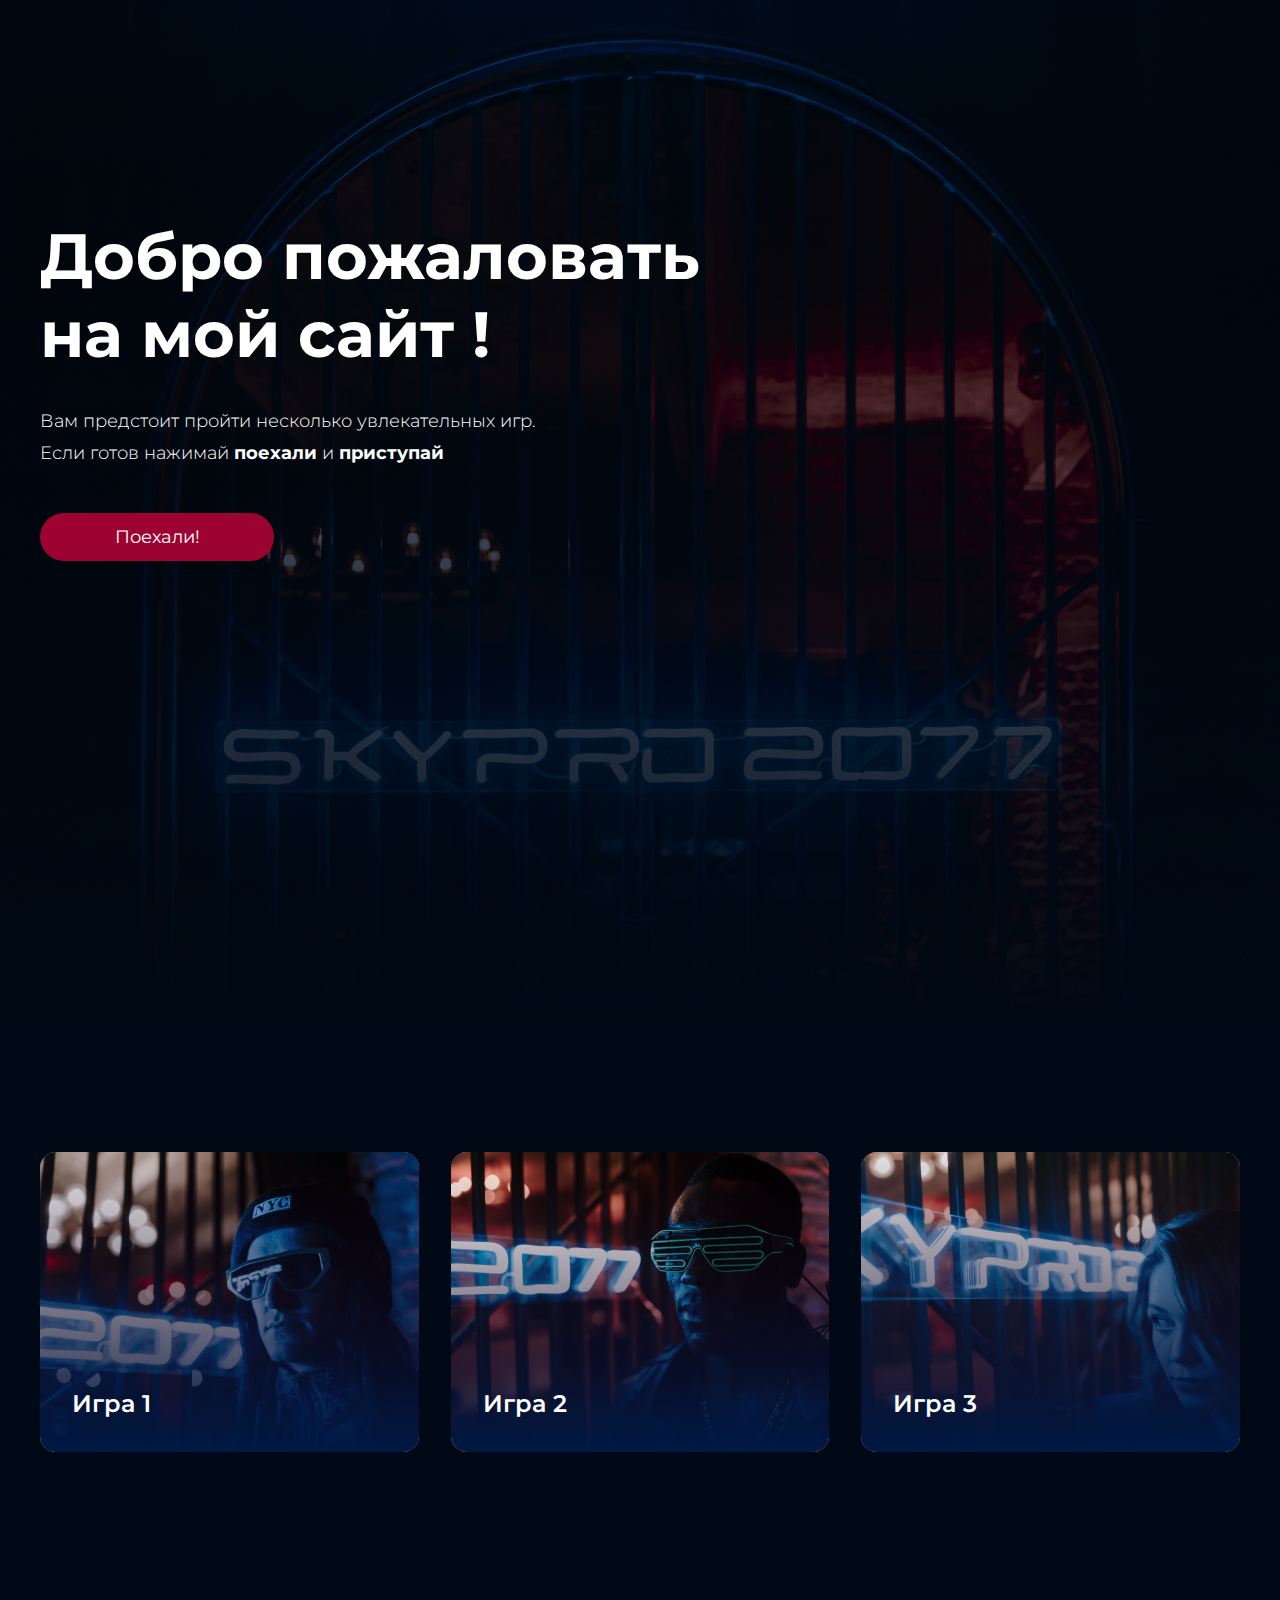
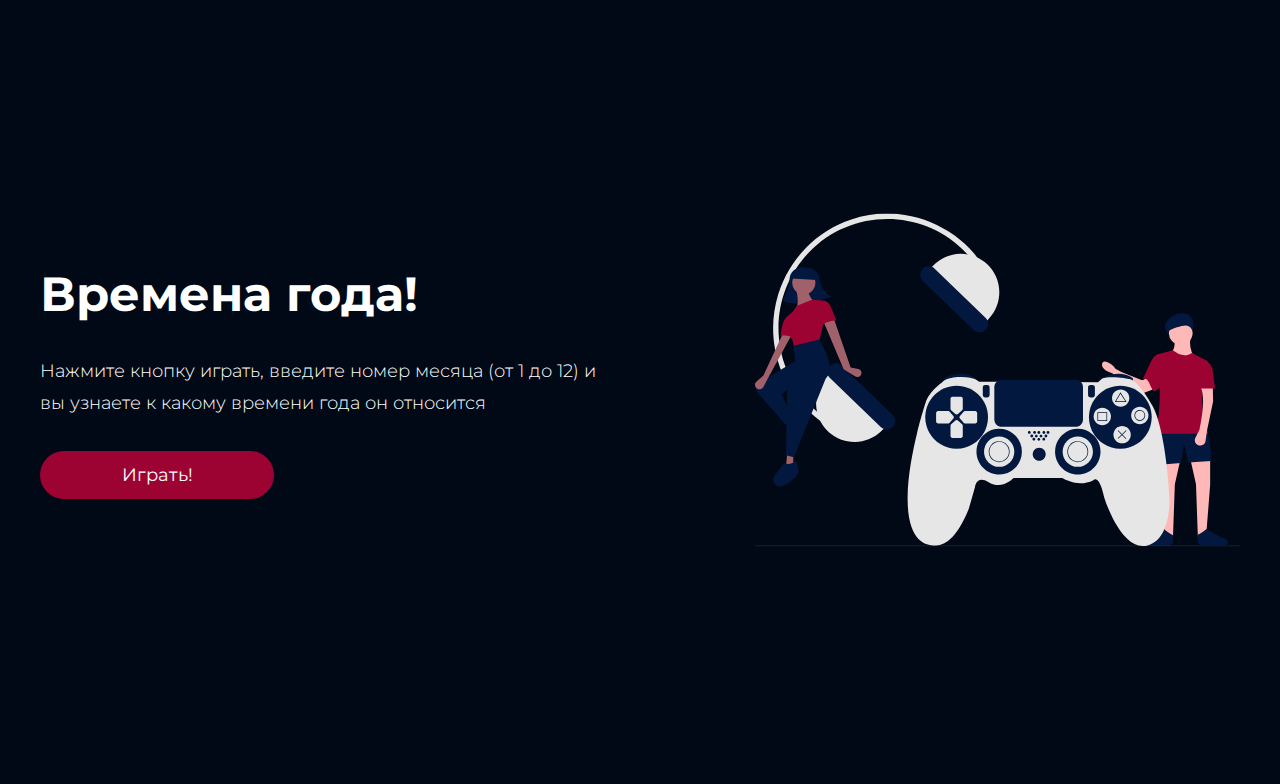
==== index.html @ e8a53bb5 "task7" ====
<!DOCTYPE html>
<html lang="ru">
  <head>
    <meta charset="UTF-8" />
    <meta http-equiv="X-UA-Compatible" content="IE=edge" />
    <meta name="viewport" content="width=device-width, initial-scale=1.0" />
    <link rel="preconnect" href="https://fonts.googleapis.com" />
    <link rel="preconnect" href="https://fonts.gstatic.com" crossorigin />
    <link
      href="https://fonts.googleapis.com/css2?family=Montserrat:wght@300;400;500;600&display=swap"
      rel="stylesheet"
    />
    <link rel="stylesheet" href="style.css" />
    <title>Homework1</title>
  </head>

  <body>
    <div class="top center">
      <header class="header">
        <h1 class="header__title">
          Добро пожаловать<br />
          на мой сайт !
        </h1>
        <p class="header__text">
          Вам предстоит пройти несколько увлекательных игр. Если готов нажимай
          <span class="header__text_bold">поехали</span> и
          <span class="header__text_bold">приступай</span>
        </p>
        <button class="header__button">Поехали!</button>
      </header>
    </div>
    <section class="games center">
      <a href="#"
        ><div class="games__item1 item">
          <div class="item-label">Игра 1</div>
        </div></a
      >
      <a href="#"
        ><div class="games__item2 item">
          <div class="item-label">Игра 2</div>
        </div></a
      >
      <a href="#"
        ><div class="games__item3 item">
          <div class="item-label">Игра 3</div>
        </div></a
      >
    </section>
    <section class="season center">
      <div class="season__container">
        <header class="header header_season">
          <h2 class="header__title_h2">Времена года!</h2>
          <p class="header__text text_season">
            Нажмите кнопку играть, введите номер месяца (от 1 до 12) и вы
            узнаете к какому времени года он относится
          </p>
          <button class="header__button" onclick="season()">Играть!</button>
        </header>
        <div class="season__img">
          <svg
            viewBox="0 0 485 334"
            fill="none"
            xmlns="http://www.w3.org/2000/svg"
          >
            <g clip-path="url(#clip0_700_26)">
              <path
                d="M416.377 139.54C423.062 146.577 430.52 147.7 438.752 142.909C435.298 137.353 434.475 131.309 435.396 124.942H419.36C420.071 130.537 419.88 135.746 416.377 139.54Z"
                fill="#FFB8B8"
              />
              <path
                d="M442.854 323.699L451.431 319.208L455.16 271.671V246.592L435.396 246.218L440.989 271.297L442.854 323.699Z"
                fill="#FFB8B8"
              />
              <path
                d="M417.992 323.699L409.415 319.208L405.686 271.671V246.592L425.45 246.218L419.856 271.297L417.992 323.699Z"
                fill="#FFB8B8"
              />
              <path
                d="M404.817 251.832L425.7 249.961L429.056 230.871L433.158 249.587L455.906 248.089C456.403 238.994 455.141 229.634 452.177 220.016L402.206 218.893L404.817 251.832Z"
                fill="#03183F"
              />
              <path
                d="M383.111 180.14L357.991 160.724C357.73 160.523 357.443 160.358 357.138 160.233L353.487 158.742C350.555 157.545 344.969 153.561 347.693 149.46C349.89 146.153 358.297 152.077 359.331 154.271C359.658 154.962 360.194 155.531 360.863 155.898L365.968 158.706C366.092 158.774 366.22 158.835 366.351 158.888L385.787 166.795C386.326 167.015 386.909 167.102 387.488 167.049C388.067 166.997 388.625 166.806 389.116 166.494L392.639 164.251C393.141 163.932 393.712 163.74 394.304 163.693C394.896 163.645 395.49 163.743 396.036 163.978C396.581 164.213 397.062 164.577 397.435 165.041C397.809 165.504 398.065 166.051 398.18 166.636L399.344 172.535C399.512 173.385 399.375 174.266 398.957 175.024C398.539 175.781 397.868 176.366 397.062 176.675L386.641 180.661C386.058 180.885 385.427 180.954 384.808 180.863C384.19 180.772 383.606 180.523 383.111 180.14Z"
                fill="#FFB8B8"
              />
              <path
                d="M387.777 165.994C394.732 164.122 394.002 173.875 399.308 178.67L409.741 170.403L403.698 141.037C402.077 141.502 400.585 142.339 399.342 143.482C398.098 144.625 397.137 146.043 396.533 147.623L387.777 165.994Z"
                fill="#9C0332"
              />
              <path
                d="M400.715 220.765H453.296C444.786 197.747 445.615 174.074 452.86 149.95C452.982 149.549 452.961 149.118 452.8 148.732C452.639 148.346 452.349 148.028 451.98 147.833L436.887 139.915C430.963 143.784 424.596 142.595 417.869 137.294L401.46 141.786C405.927 168.713 406.054 195.087 400.715 220.765Z"
                fill="#9C0332"
              />
              <path
                d="M413.862 332.491L391.95 333.423C390.996 333.464 390.06 333.149 389.324 332.539C388.587 331.928 388.102 331.066 387.96 330.118C387.818 329.161 388.036 328.184 388.574 327.381C389.111 326.577 389.928 326.003 390.865 325.773L394.582 324.858L409.19 316.36C411.354 318.609 414.334 320.511 417.977 322.131L418.02 328.106C418.028 329.235 417.599 330.323 416.824 331.141C416.048 331.959 414.986 332.443 413.862 332.491Z"
                fill="#03183F"
              />
              <path
                d="M484.783 333.5H0.176254V332.298H485L484.783 333.5Z"
                fill="#3F3D56"
                fill-opacity="0.4"
              />
              <path
                d="M446.801 332.157L468.714 333.089C469.668 333.13 470.604 332.815 471.34 332.204C472.077 331.594 472.562 330.732 472.704 329.784C472.846 328.827 472.628 327.85 472.09 327.047C471.553 326.243 470.736 325.669 469.799 325.439L466.082 324.524L451.474 316.026C449.31 318.275 446.33 320.177 442.687 321.797L442.644 327.772C442.636 328.901 443.065 329.989 443.84 330.807C444.616 331.625 445.677 332.109 446.801 332.157Z"
                fill="#03183F"
              />
              <path
                d="M425.7 131.68C432.291 131.68 437.633 126.317 437.633 119.702C437.633 113.087 432.291 107.724 425.7 107.724C419.109 107.724 413.767 113.087 413.767 119.702C413.767 126.317 419.109 131.68 425.7 131.68Z"
                fill="#FFB8B8"
              />
              <path
                d="M444.346 217.022L440.403 224.716C440.056 225.395 439.855 226.14 439.814 226.903C439.774 227.665 439.895 228.428 440.169 229.14C440.443 229.852 440.864 230.498 441.404 231.036C441.945 231.573 442.592 231.989 443.305 232.257C444.058 232.541 444.866 232.652 445.668 232.581C446.47 232.511 447.246 232.261 447.939 231.85C448.633 231.438 449.225 230.877 449.674 230.206C450.122 229.535 450.416 228.771 450.532 227.972L452.177 216.648L458.144 188.2L457.771 173.977H445.838C449.908 184.556 447.889 200.16 444.346 217.022Z"
                fill="#FFB8B8"
              />
              <path
                d="M443.973 175.474H460.008L457.681 157.822C457.365 155.428 456.457 153.152 455.04 151.201C453.622 149.25 451.741 147.686 449.567 146.652L443.973 175.474Z"
                fill="#9C0332"
              />
              <path
                d="M438.387 113.104C438.625 111.504 438.525 109.872 438.093 108.313C437.661 106.755 436.906 105.305 435.879 104.058C433.843 101.64 430.43 99.6609 424.768 100.595C412.415 102.632 408.853 112.954 410.063 115.55C411.273 118.146 414.983 124.164 414.983 124.164C414.983 124.164 412.26 118.207 415.215 116.994C418.17 115.782 429.605 111.005 433.597 113.157C434.726 113.726 435.686 114.586 436.377 115.649C437.068 116.711 437.466 117.939 437.531 119.206L438.387 113.104Z"
                fill="#03183F"
              />
              <path
                d="M234.139 63.2548L229.341 65.6983C223.815 54.776 216.493 44.867 207.685 36.3878C164.426 -5.35464 95.3993 -3.98991 53.812 39.43C12.2248 82.8499 13.5844 152.134 56.8429 193.877C65.0762 201.838 74.5085 208.445 84.7924 213.457L82.4453 218.316C66.1449 210.372 51.9618 198.649 41.0677 184.115C30.1737 169.581 22.8815 152.653 19.7936 134.731C16.7058 116.809 17.9109 98.4071 23.3094 81.045C28.708 63.6829 38.145 47.8594 50.8407 34.8818C63.5364 21.9042 79.1264 12.1451 96.3226 6.41078C113.519 0.676456 131.828 -0.868477 149.736 1.90363C167.645 4.67573 184.64 11.6853 199.316 22.3532C213.992 33.0211 225.928 47.041 234.139 63.2548Z"
                fill="#E6E6E6"
              />
              <path
                d="M71.8174 163.721C64.7602 171.089 60.9081 180.97 61.1087 191.189C61.3092 201.407 65.5459 211.128 72.8867 218.211C80.2275 225.295 90.0711 229.161 100.252 228.96C110.433 228.759 120.117 224.506 127.174 217.138L133.784 210.237L78.4273 156.82L71.8174 163.721Z"
                fill="#E6E6E6"
              />
              <path
                d="M74.7183 152.9C73.1474 154.544 72.2903 156.746 72.335 159.024C72.3797 161.301 73.3225 163.467 74.9566 165.048L125.73 214.042C127.366 215.621 129.561 216.483 131.831 216.438C134.1 216.393 136.259 215.445 137.832 213.802C139.406 212.16 140.264 209.957 140.22 207.679C140.175 205.401 139.23 203.234 137.594 201.655L86.8206 152.661C85.1829 151.084 82.989 150.224 80.7201 150.269C78.4513 150.314 76.2928 151.26 74.7183 152.9Z"
                fill="#03183F"
              />
              <path
                d="M227.001 112.912L233.611 106.011C240.668 98.6427 244.52 88.7624 244.32 78.5435C244.119 68.3246 239.883 58.6042 232.542 51.5206C228.907 48.0132 224.619 45.2588 219.924 43.4145C215.229 41.5703 210.218 40.6723 205.176 40.772C194.996 40.9733 185.311 45.2258 178.254 52.5939L171.644 59.4952L227.001 112.912Z"
                fill="#E6E6E6"
              />
              <path
                d="M167.596 55.9295C166.025 57.5734 165.168 59.7755 165.213 62.0528C165.258 64.3301 166.2 66.4966 167.835 68.0771L218.608 117.071C220.245 118.648 222.438 119.509 224.707 119.463C226.976 119.417 229.133 118.469 230.706 116.827C232.278 115.186 233.137 112.984 233.093 110.707C233.049 108.43 232.106 106.264 230.472 104.684L179.699 55.6903C178.061 54.1135 175.867 53.2533 173.598 53.2981C171.329 53.343 169.171 54.2893 167.596 55.9295Z"
                fill="#03183F"
              />
              <path
                d="M189.014 169.153V165.173C189.014 165.173 206.32 155.402 220.381 165.173V168.791L189.014 169.153Z"
                fill="#03183F"
              />
              <path
                d="M346.569 169.153V165.173C346.569 165.173 363.875 155.402 377.936 165.173V168.791L346.569 169.153Z"
                fill="#03183F"
              />
              <path
                d="M240.932 168.792H223.986C223.986 168.792 219.66 163.725 205.239 164.087C190.817 164.449 187.933 168.792 187.933 168.792C187.933 168.792 173.692 178.381 170.447 190.324C170.447 190.324 152.961 242.977 152.6 284.232C152.24 325.487 168.103 331.277 176.396 332.362C184.688 333.448 199.47 332.001 213.891 295.45L220.021 274.099C220.021 274.099 221.102 261.433 234.082 269.395C247.061 277.356 258.598 265.052 258.598 265.052H307.271C307.271 265.052 323.495 275.185 338.277 267.224C338.277 267.224 344.045 259.624 349.453 285.318C349.453 285.318 366.038 338.153 391.636 332.724C417.234 327.296 414.35 283.146 414.35 283.146C414.35 283.146 410.925 215.655 396.864 191.771C396.864 191.771 383.344 166.982 374.33 165.896C374.33 165.896 354.861 162.278 347.29 165.535L342.964 169.153L240.932 168.792Z"
                fill="#E6E6E6"
              />
              <path
                d="M201.633 235.74C218.957 235.74 233 221.644 233 204.256C233 186.868 218.957 172.772 201.633 172.772C184.31 172.772 170.266 186.868 170.266 204.256C170.266 221.644 184.31 235.74 201.633 235.74Z"
                fill="#03183F"
              />
              <path
                d="M365.317 235.74C382.64 235.74 396.684 221.644 396.684 204.256C396.684 186.868 382.64 172.772 365.317 172.772C347.994 172.772 333.95 186.868 333.95 204.256C333.95 221.644 347.994 235.74 365.317 235.74Z"
                fill="#03183F"
              />
              <path
                d="M207.099 197.235L202.917 200.948C202.563 201.261 202.107 201.434 201.635 201.434C201.163 201.434 200.707 201.261 200.353 200.948L196.164 197.235C195.959 197.054 195.795 196.832 195.682 196.582C195.568 196.333 195.509 196.062 195.508 195.788V185.572C195.509 185.056 195.713 184.562 196.077 184.198C196.441 183.833 196.934 183.629 197.447 183.629H205.83C206.343 183.628 206.836 183.832 207.2 184.195C207.564 184.559 207.769 185.053 207.77 185.568V195.781C207.767 196.057 207.706 196.33 207.591 196.581C207.475 196.832 207.307 197.055 207.099 197.235Z"
                fill="#E6E6E6"
              />
              <path
                d="M207.099 211.273L202.917 207.564C202.563 207.251 202.107 207.078 201.635 207.078C201.163 207.078 200.707 207.251 200.353 207.564L196.164 211.277C195.959 211.458 195.795 211.68 195.682 211.93C195.568 212.179 195.509 212.45 195.508 212.724V222.929C195.507 223.445 195.71 223.939 196.072 224.304C196.435 224.669 196.927 224.875 197.44 224.876H205.83C206.343 224.877 206.836 224.673 207.2 224.309C207.564 223.946 207.769 223.452 207.77 222.936V212.728C207.767 212.451 207.706 212.179 207.591 211.928C207.475 211.677 207.307 211.454 207.099 211.273Z"
                fill="#E6E6E6"
              />
              <path
                d="M194.642 209.749L198.341 205.544C198.653 205.189 198.825 204.731 198.825 204.258C198.825 203.784 198.653 203.327 198.341 202.971L194.642 198.766C194.462 198.561 194.24 198.396 193.991 198.282C193.743 198.169 193.473 198.109 193.2 198.108H183.033C182.519 198.109 182.027 198.314 181.664 198.679C181.301 199.044 181.097 199.539 181.097 200.055V208.468C181.096 208.984 181.299 209.478 181.661 209.843C182.024 210.209 182.516 210.414 183.029 210.415H193.204C193.477 210.412 193.746 210.351 193.994 210.237C194.242 210.122 194.463 209.956 194.642 209.749Z"
                fill="#E6E6E6"
              />
              <path
                d="M208.628 209.749L204.936 205.541C204.623 205.186 204.451 204.728 204.451 204.254C204.451 203.78 204.623 203.323 204.936 202.968L208.635 198.763C208.815 198.557 209.037 198.392 209.286 198.278C209.534 198.165 209.804 198.106 210.077 198.104H220.244C220.758 198.103 221.25 198.307 221.614 198.671C221.978 199.034 222.183 199.528 222.184 200.044V208.465C222.185 208.98 221.982 209.475 221.619 209.84C221.257 210.205 220.765 210.411 220.251 210.412H210.081C209.805 210.411 209.534 210.352 209.283 210.238C209.032 210.124 208.809 209.957 208.628 209.749Z"
                fill="#E6E6E6"
              />
              <path
                d="M244.177 261.433C256.721 261.433 266.89 251.226 266.89 238.635C266.89 226.044 256.721 215.836 244.177 215.836C231.632 215.836 221.463 226.044 221.463 238.635C221.463 251.226 231.632 261.433 244.177 261.433Z"
                fill="#03183F"
              />
              <path
                d="M322.774 261.433C335.318 261.433 345.488 251.226 345.488 238.635C345.488 226.044 335.318 215.836 322.774 215.836C310.229 215.836 300.06 226.044 300.06 238.635C300.06 251.226 310.229 261.433 322.774 261.433Z"
                fill="#03183F"
              />
              <path
                d="M244.177 253.834C252.54 253.834 259.319 247.029 259.319 238.635C259.319 230.241 252.54 223.436 244.177 223.436C235.814 223.436 229.034 230.241 229.034 238.635C229.034 247.029 235.814 253.834 244.177 253.834Z"
                fill="#E6E6E6"
              />
              <path
                d="M244.177 249.129C242.109 249.129 240.087 248.514 238.368 247.361C236.648 246.208 235.308 244.569 234.517 242.651C233.726 240.733 233.519 238.623 233.922 236.587C234.325 234.552 235.321 232.682 236.783 231.214C238.246 229.746 240.109 228.747 242.137 228.342C244.165 227.937 246.267 228.145 248.178 228.939C250.088 229.733 251.721 231.078 252.87 232.804C254.019 234.53 254.632 236.559 254.632 238.635C254.629 241.417 253.526 244.085 251.566 246.052C249.606 248.02 246.949 249.126 244.177 249.129ZM244.177 228.864C242.251 228.864 240.369 229.437 238.768 230.511C237.168 231.584 235.92 233.11 235.183 234.896C234.446 236.681 234.254 238.646 234.629 240.541C235.005 242.436 235.932 244.177 237.293 245.544C238.655 246.91 240.389 247.841 242.278 248.218C244.166 248.595 246.123 248.401 247.902 247.662C249.681 246.922 251.201 245.67 252.271 244.063C253.34 242.456 253.911 240.567 253.911 238.635C253.908 236.044 252.882 233.561 251.057 231.729C249.232 229.897 246.758 228.867 244.177 228.864Z"
                fill="#03183F"
              />
              <path
                d="M322.774 253.834C331.137 253.834 337.916 247.029 337.916 238.635C337.916 230.241 331.137 223.436 322.774 223.436C314.411 223.436 307.631 230.241 307.631 238.635C307.631 247.029 314.411 253.834 322.774 253.834Z"
                fill="#E6E6E6"
              />
              <path
                d="M322.774 249.129C320.706 249.129 318.684 248.514 316.965 247.361C315.246 246.208 313.905 244.569 313.114 242.651C312.323 240.733 312.116 238.623 312.519 236.587C312.923 234.552 313.918 232.682 315.381 231.214C316.843 229.746 318.706 228.747 320.734 228.342C322.762 227.937 324.864 228.145 326.775 228.939C328.685 229.733 330.318 231.078 331.467 232.804C332.616 234.53 333.229 236.559 333.229 238.635C333.226 241.417 332.124 244.085 330.163 246.052C328.203 248.019 325.546 249.126 322.774 249.129ZM322.774 228.864C320.848 228.864 318.966 229.437 317.366 230.511C315.765 231.584 314.517 233.11 313.78 234.896C313.043 236.681 312.851 238.646 313.226 240.541C313.602 242.436 314.529 244.177 315.89 245.544C317.252 246.91 318.986 247.841 320.875 248.218C322.763 248.595 324.72 248.401 326.499 247.662C328.278 246.922 329.798 245.67 330.868 244.063C331.937 242.456 332.508 240.567 332.508 238.635C332.505 236.044 331.479 233.561 329.654 231.729C327.829 229.897 325.355 228.867 322.774 228.864Z"
                fill="#03183F"
              />
              <path
                d="M284.196 247.682C287.78 247.682 290.686 244.765 290.686 241.168C290.686 237.57 287.78 234.654 284.196 234.654C280.612 234.654 277.707 237.57 277.707 241.168C277.707 244.765 280.612 247.682 284.196 247.682Z"
                fill="#03183F"
              />
              <path
                d="M274.278 220.848C275.06 220.848 275.695 220.212 275.695 219.426C275.695 218.641 275.06 218.004 274.278 218.004C273.495 218.004 272.861 218.641 272.861 219.426C272.861 220.212 273.495 220.848 274.278 220.848Z"
                fill="#03183F"
              />
              <path
                d="M279.585 220.848C280.367 220.848 281.002 220.212 281.002 219.426C281.002 218.641 280.367 218.004 279.585 218.004C278.802 218.004 278.168 218.641 278.168 219.426C278.168 220.212 278.802 220.848 279.585 220.848Z"
                fill="#03183F"
              />
              <path
                d="M278.878 227.597C279.661 227.597 280.295 226.961 280.295 226.175C280.295 225.39 279.661 224.753 278.878 224.753C278.096 224.753 277.461 225.39 277.461 226.175C277.461 226.961 278.096 227.597 278.878 227.597Z"
                fill="#03183F"
              />
              <path
                d="M283.836 227.778C284.632 227.778 285.278 227.13 285.278 226.331C285.278 225.531 284.632 224.883 283.836 224.883C283.039 224.883 282.394 225.531 282.394 226.331C282.394 227.13 283.039 227.778 283.836 227.778Z"
                fill="#03183F"
              />
              <path
                d="M288.786 227.597C289.568 227.597 290.203 226.961 290.203 226.175C290.203 225.39 289.568 224.753 288.786 224.753C288.003 224.753 287.369 225.39 287.369 226.175C287.369 226.961 288.003 227.597 288.786 227.597Z"
                fill="#03183F"
              />
              <path
                d="M276.755 224.402C277.537 224.402 278.172 223.765 278.172 222.98C278.172 222.194 277.537 221.558 276.755 221.558C275.972 221.558 275.338 222.194 275.338 222.98C275.338 223.765 275.972 224.402 276.755 224.402Z"
                fill="#03183F"
              />
              <path
                d="M281.312 224.521C282.108 224.521 282.754 223.873 282.754 223.074C282.754 222.274 282.108 221.626 281.312 221.626C280.515 221.626 279.87 222.274 279.87 223.074C279.87 223.873 280.515 224.521 281.312 224.521Z"
                fill="#03183F"
              />
              <path
                d="M285.999 224.521C286.795 224.521 287.441 223.873 287.441 223.074C287.441 222.274 286.795 221.626 285.999 221.626C285.202 221.626 284.557 222.274 284.557 223.074C284.557 223.873 285.202 224.521 285.999 224.521Z"
                fill="#03183F"
              />
              <path
                d="M290.909 224.402C291.692 224.402 292.326 223.765 292.326 222.98C292.326 222.194 291.692 221.558 290.909 221.558C290.127 221.558 289.493 222.194 289.493 222.98C289.493 223.765 290.127 224.402 290.909 224.402Z"
                fill="#03183F"
              />
              <path
                d="M283.836 220.903C284.632 220.903 285.278 220.254 285.278 219.455C285.278 218.656 284.632 218.008 283.836 218.008C283.039 218.008 282.394 218.656 282.394 219.455C282.394 220.254 283.039 220.903 283.836 220.903Z"
                fill="#03183F"
              />
              <path
                d="M288.883 220.903C289.68 220.903 290.325 220.254 290.325 219.455C290.325 218.656 289.68 218.008 288.883 218.008C288.087 218.008 287.441 218.656 287.441 219.455C287.441 220.254 288.087 220.903 288.883 220.903Z"
                fill="#03183F"
              />
              <path
                d="M293.033 220.848C293.815 220.848 294.45 220.212 294.45 219.426C294.45 218.641 293.815 218.004 293.033 218.004C292.25 218.004 291.616 218.641 291.616 219.426C291.616 220.212 292.25 220.848 293.033 220.848Z"
                fill="#03183F"
              />
              <path
                d="M230.296 171.876C229.629 171.877 228.99 172.143 228.518 172.616C228.046 173.089 227.781 173.731 227.78 174.401V182C227.781 182.67 228.046 183.312 228.518 183.785C228.99 184.258 229.629 184.524 230.296 184.525H232.099C232.765 184.524 233.405 184.258 233.876 183.785C234.348 183.312 234.613 182.67 234.614 182V174.401C234.613 173.731 234.348 173.089 233.876 172.616C233.405 172.143 232.765 171.877 232.099 171.876H230.296Z"
                fill="#03183F"
              />
              <path
                d="M335.573 171.876C334.906 171.876 334.266 172.143 333.795 172.616C333.323 173.089 333.058 173.731 333.057 174.401V182C333.058 182.67 333.323 183.312 333.795 183.785C334.266 184.258 334.906 184.524 335.573 184.525H337.375C338.042 184.524 338.682 184.258 339.153 183.785C339.625 183.312 339.89 182.67 339.891 182V174.401C339.89 173.731 339.625 173.089 339.153 172.616C338.682 172.143 338.042 171.876 337.375 171.876H335.573Z"
                fill="#03183F"
              />
              <path
                d="M365.678 193.761C370.457 193.761 374.331 189.873 374.331 185.076C374.331 180.279 370.457 176.391 365.678 176.391C360.899 176.391 357.025 180.279 357.025 185.076C357.025 189.873 360.899 193.761 365.678 193.761Z"
                fill="#E6E6E6"
              />
              <path
                d="M347.29 212.217C352.069 212.217 355.943 208.329 355.943 203.532C355.943 198.736 352.069 194.847 347.29 194.847C342.511 194.847 338.637 198.736 338.637 203.532C338.637 208.329 342.511 212.217 347.29 212.217Z"
                fill="#E6E6E6"
              />
              <path
                d="M384.786 211.132C389.565 211.132 393.439 207.243 393.439 202.447C393.439 197.65 389.565 193.761 384.786 193.761C380.007 193.761 376.133 197.65 376.133 202.447C376.133 207.243 380.007 211.132 384.786 211.132Z"
                fill="#E6E6E6"
              />
              <path
                d="M367.12 230.312C371.899 230.312 375.773 226.423 375.773 221.626C375.773 216.83 371.899 212.941 367.12 212.941C362.341 212.941 358.467 216.83 358.467 221.626C358.467 226.423 362.341 230.312 367.12 230.312Z"
                fill="#E6E6E6"
              />
              <path
                d="M246.61 166.809C244.677 166.812 242.823 167.584 241.456 168.956C240.089 170.328 239.32 172.189 239.318 174.129V206.518C239.32 208.458 240.089 210.319 241.456 211.691C242.823 213.063 244.677 213.835 246.61 213.838H320.7C322.634 213.835 324.487 213.063 325.855 211.691C327.222 210.319 327.991 208.458 327.993 206.518V174.129C327.991 172.189 327.222 170.328 325.855 168.956C324.487 167.584 322.634 166.812 320.7 166.809H246.61Z"
                fill="#03183F"
              />
              <path
                d="M371.556 189.057H359.822L365.487 179.31L371.556 189.057ZM361.078 188.333H370.255L365.508 180.71L361.078 188.333Z"
                fill="#03183F"
              />
              <path
                d="M352.158 207.875H342.423V199.19H352.158V207.875ZM343.144 207.151H351.437V199.913H343.144V207.151Z"
                fill="#03183F"
              />
              <path
                d="M384.786 207.875C383.717 207.875 382.671 207.556 381.782 206.96C380.892 206.363 380.199 205.516 379.79 204.524C379.38 203.532 379.273 202.441 379.482 201.388C379.691 200.335 380.206 199.367 380.962 198.608C381.718 197.849 382.682 197.332 383.731 197.123C384.78 196.913 385.867 197.021 386.856 197.431C387.844 197.842 388.689 198.538 389.283 199.431C389.877 200.323 390.194 201.373 390.194 202.446C390.193 203.886 389.622 205.265 388.608 206.283C387.595 207.301 386.22 207.873 384.786 207.875ZM384.786 197.742C383.859 197.742 382.953 198.018 382.182 198.535C381.411 199.052 380.811 199.787 380.456 200.646C380.101 201.506 380.008 202.452 380.189 203.364C380.37 204.277 380.816 205.115 381.472 205.773C382.127 206.431 382.963 206.879 383.872 207.061C384.781 207.242 385.723 207.149 386.58 206.793C387.436 206.437 388.168 205.834 388.683 205.06C389.198 204.286 389.473 203.377 389.473 202.446C389.472 201.199 388.977 200.003 388.099 199.121C387.22 198.24 386.029 197.743 384.786 197.742Z"
                fill="#03183F"
              />
              <path
                d="M363.229 217.299L362.719 217.811L370.831 225.953L371.341 225.442L363.229 217.299Z"
                fill="#03183F"
              />
              <path
                d="M371.016 217.293L362.725 225.256L363.223 225.779L371.515 217.816L371.016 217.293Z"
                fill="#03183F"
              />
              <path
                d="M76.6379 84.1163C56.9526 89.5636 35.3964 93.6643 27.6724 87.3026C31.9013 80.2361 34.3405 73.2711 34.5474 66.4326C34.594 63.3037 35.8566 60.3168 38.0659 58.1089C39.5285 56.6906 41.2939 55.6256 43.2281 54.9947C45.1622 54.3639 47.2141 54.1838 49.228 54.4682L54.3368 55.1878C54.5088 55.212 54.6799 55.2395 54.8501 55.2703C57.3022 55.7366 59.5473 56.962 61.2702 58.7744C62.9931 60.5868 64.1073 62.8953 64.4564 65.3758C65.5327 72.791 69.1522 79.2105 76.6379 84.1163Z"
                fill="#03183F"
              />
              <path
                d="M95.6268 154.467L103.28 156.051C103.864 156.171 104.415 156.422 104.891 156.783C105.367 157.144 105.757 157.607 106.033 158.138C106.309 158.669 106.463 159.256 106.485 159.854C106.507 160.453 106.395 161.049 106.159 161.599C105.931 162.131 105.591 162.607 105.163 162.995C104.736 163.383 104.229 163.674 103.68 163.849C103.13 164.023 102.549 164.077 101.976 164.006C101.404 163.935 100.853 163.742 100.362 163.439L88.6559 156.212L68.7724 109.295L79.071 106.305L95.6268 154.467Z"
                fill="#A0616A"
              />
              <path
                d="M41.1101 216.03L35.3156 217.722L30.9294 208.629L35.3897 206.296L41.1101 216.03Z"
                fill="#A0616A"
              />
              <path
                d="M38.1659 254.987L31.0562 253.097L32.1692 240.837L38.2878 241.215L38.1659 254.987Z"
                fill="#A0616A"
              />
              <path
                d="M38.9074 207.531L31.3772 212.505L2.41556 179.623C1.78735 178.91 1.32345 178.067 1.05686 177.153C0.790277 176.239 0.72756 175.278 0.873163 174.337C1.01877 173.397 1.36911 172.5 1.89929 171.71C2.42946 170.921 3.12643 170.259 3.94061 169.77L40.0197 148.132L45.5457 164.065L26.7592 181.76L38.9074 207.531Z"
                fill="#03183F"
              />
              <path
                d="M45.2488 224.743C45.23 224.767 45.2111 224.792 45.1921 224.817C44.7108 227.645 43.8656 230.225 41.9779 232.093C41.4183 233.359 40.4134 234.375 39.1552 234.945C37.8969 235.516 36.4734 235.601 35.1565 235.185C33.9146 234.792 32.8471 233.979 32.1366 232.884C31.4261 231.788 31.1168 230.479 31.2615 229.181L32.6686 216.557C36.044 215.778 38.6183 213.851 39.9213 210.103L43.2017 212.345C44.1725 213.004 44.9994 213.854 45.6321 214.843C46.2647 215.833 46.6898 216.942 46.8814 218.102C47.0729 219.262 47.027 220.449 46.7463 221.591C46.4656 222.733 45.9561 223.805 45.2488 224.743Z"
                fill="#03183F"
              />
              <path
                d="M48.8186 81.4129C55.2196 81.4129 60.4087 76.2045 60.4087 69.7796C60.4087 63.3547 55.2196 58.1463 48.8186 58.1463C42.4176 58.1463 37.2286 63.3547 37.2286 69.7796C37.2286 76.2045 42.4176 81.4129 48.8186 81.4129Z"
                fill="#A0616A"
              />
              <path
                d="M58.8556 88.3765L40.584 103.565L39.1609 97.3133L42.3501 92.4337C43.2352 87.6462 42.6638 82.3669 41.1429 76.767L53.0639 76.7779C53.5785 81.3033 55.3338 85.2511 58.8556 88.3765Z"
                fill="#A0616A"
              />
              <path
                d="M63.9998 128.219L39.333 135.76L37.414 126.955C32.7913 120.725 30.7818 115.038 33.8061 110.399L32.2842 103.416C36.6499 99.9654 40.083 96.4354 41.9681 92.7727L57.1447 86.8204L68.3016 87.5094L71.5961 98.5912L63.9998 128.219Z"
                fill="#9C0332"
              />
              <path
                d="M81.5239 107.544C76.2659 107.488 71.12 109.071 66.7958 112.074L68.3016 87.5094C69.83 87.7143 71.279 88.3151 72.5059 89.2526C73.7329 90.1901 74.6955 91.4321 75.2991 92.8564L81.5239 107.544Z"
                fill="#9C0332"
              />
              <path
                d="M38.8302 244.149L31.001 242.215L32.1534 175.443L42.6665 163.887L40.3132 149.237L38.7904 132.826L64.4704 126.435C73.1504 142.254 78.3968 156.637 70.7386 165.621L38.8302 244.149Z"
                fill="#03183F"
              />
              <path
                d="M37.032 266.694C36.9968 266.708 36.9617 266.722 36.9265 266.735C34.6531 269.385 32.1553 271.545 29.0149 272.305C27.6374 273.275 25.9523 273.701 24.2814 273.503C22.6105 273.305 21.0709 272.496 19.9564 271.231C18.9054 270.038 18.3001 268.515 18.244 266.923C18.1879 265.331 18.6845 263.77 19.6489 262.505L29.0222 250.211C33.0341 251.527 36.9283 251.139 40.6358 248.048L42.6568 252.459C43.2582 253.758 43.5894 255.167 43.6302 256.6C43.671 258.032 43.4206 259.458 42.8943 260.79C42.3679 262.123 41.5766 263.333 40.5687 264.348C39.5608 265.363 38.3574 266.162 37.032 266.694Z"
                fill="#03183F"
              />
              <path
                d="M8.43183 162.498L1.55987 168.404C0.989616 168.894 0.551842 169.52 0.287144 170.226C0.0224452 170.931 -0.060616 171.692 0.0456582 172.437C0.151932 173.183 0.444105 173.89 0.895089 174.493C1.34607 175.095 1.94127 175.574 2.62552 175.884C3.65559 176.35 4.82377 176.407 5.8939 176.042C6.96403 175.677 7.85628 174.919 8.39029 173.919L13.3597 164.616L36.1491 122.872L27.578 121.255L8.43183 162.498Z"
                fill="#A0616A"
              />
              <path
                d="M37.5223 124.045C33.0711 122.696 28.9015 121.902 25.6678 122.95C26.3457 114.531 27.7427 107.01 32.2842 103.416L38.7402 104.177L37.5223 124.045Z"
                fill="#9C0332"
              />
              <path
                d="M61.7571 67.0821L36.9682 65.5511L37.2733 60.5749C45.9265 54.7183 54.1895 55.2286 62.0622 62.1058L61.7571 67.0821Z"
                fill="#03183F"
              />
            </g>
            <defs>
              <clipPath id="clip0_700_26">
                <rect
                  width="485"
                  height="333"
                  fill="white"
                  transform="translate(0 0.5)"
                />
              </clipPath>
            </defs>
          </svg>
        </div>
      </div>
    </section>
    <script src="hw-6.js">
      // function season() {
      //   let month = Number(prompt("Введите номер месяца"));

      //   if (month >= 1 && month <= 12) {
      //     if (month >= 3 && month <= 5) {
      //       console.log("Весна");
      //       return "Весна";
      //     } else if (month >= 6 && month <= 8) {
      //       console.log("Лето");
      //       return "Лето";
      //     } else if (month >= 9 && month <= 11) {
      //       console.log("Осень");
      //       return "Осень";
      //     } else {
      //       console.log("Зима");
      //       return "Зима";
      //     }
      //   } else {
      //     console.log("Введи число от 1 до 12");
      //     alert("Попробуй еще раз");
      //   }
      // }
    </script>
  </body>
</html>
---- style.css ----
* {
    margin: 0;
    padding: 0;
    box-sizing: border-box;
}

body {
    font-family: "Montserrat", sans-serif;
    background-color: #000915;
}

a {
    text-decoration: none;
}

.center {
    padding-left: calc(50% - 600px);
    padding-right: calc(50% - 600px);
}

.top {
    height: 1024px;
    background-image: url(img/top_bgi.jpg);
    background-repeat: no-repeat;
    background-position: center;
    background-size: cover; 
}

.header {
    max-width: 788px;
    color: #ffffff;
}

.header__title {
    font-size: 64px;
    font-style: normal;
    font-weight: 700;
    line-height: normal;
    padding-top: 217px;
}

.header__text {
    max-width: 500px;
    padding-top: 32px;
    padding-bottom: 44px;
    font-size: 18px;
    font-style: normal;
    font-weight: 300;
    line-height: 32px;
}

.header__text_bold {
    font-weight: 700;
}

.header__button {
    width: 234px;
    height: 48px;
    border-radius: 30px;
    background: #9C0332;
    color: #FFF;
    font-family: Montserrat;
    font-size: 18px;
    font-style: normal;
    font-weight: 400;
    line-height: normal;
    border: none;
}

.header__button:hover {
    background: #EB443F;
}

.games {
    padding-top: 128px;
    padding-bottom: 128px;
    display: grid;
    grid-template-columns: repeat(auto-fit, minmax(378px, 1fr));
    gap: 32px;
}

.item {
    height: 300px;
    background-repeat: no-repeat;
    background-position: center;
    background-size: cover;
    border-radius: 16px;
    position: relative;
}

.item:hover {
    border: 3px solid #44D2FF;
}

.item-label {
    position: absolute;
    bottom: 32px;
    left: 32px;
    font-size: 24px;
    font-style: normal;
    font-weight: 600;
    line-height: 32px;
    color: #FFF;
    font-family: Montserrat;
}

.games__item1 {
    background-image: url(img/item1.jpg);
}

.games__item2 {
    background-image: url(img/item2.jpg);
}

.games__item3 {
    background-image: url(img/item3.jpg);
}

.season__container {
    display: flex;
    flex-wrap: wrap;
    justify-content: space-between;
    align-items: center;
    row-gap: 64px;
    padding-top: 233px;
    padding-bottom: 233px;
}

.header_season {
    width: 584px;
}

.text_season {
    max-width: inherit;
    padding-bottom: 32px;
}

.header__title_h2 {
    font-size: 48px;
    font-style: normal;
    font-weight: 700;
    line-height: normal;
}

.season__img {
    width: 485px;
}

/*мобильные стили 375px*/

@media (max-width: 425px) {
    .center {
        padding-left: 16px;
        padding-right: 16px;
    }

    .top {
        height: 735px;
        background-image: url(img/top_bgi_mob.jpg);
        background-repeat: no-repeat;
        background-position: center;
        background-size: cover;
    }

    .header {
        display: flex;
        flex-direction: column;
        gap: 32px;
        align-items: center;
        justify-content: center;
    }

    .header__title {
        text-align: center;

    }

    .header__text, .text_season {
        text-align: center;
        padding: 0;
        width: 343px;
    }

    .item {
        width: 343px;
    }

    .season__img {
        width: 344px;
    }
}

@media (min-width: 426px) and (max-width: 1239px) {
    .center {
        padding-left: 24px;
        padding-right: 24px;
    }

    .season__img {
        width: 100%px;
    }
}

@media (max-width: 768px) {
    .header__title, .header__title_h2 {
        font-size: 32px;
    }

    .header__text, .text_season {
        max-width: 420px;
        font-size: 14px;
        line-height: 22px;
    }

    .season__container {
        padding-top: 51px;
        padding-bottom: 85px;
    }

}
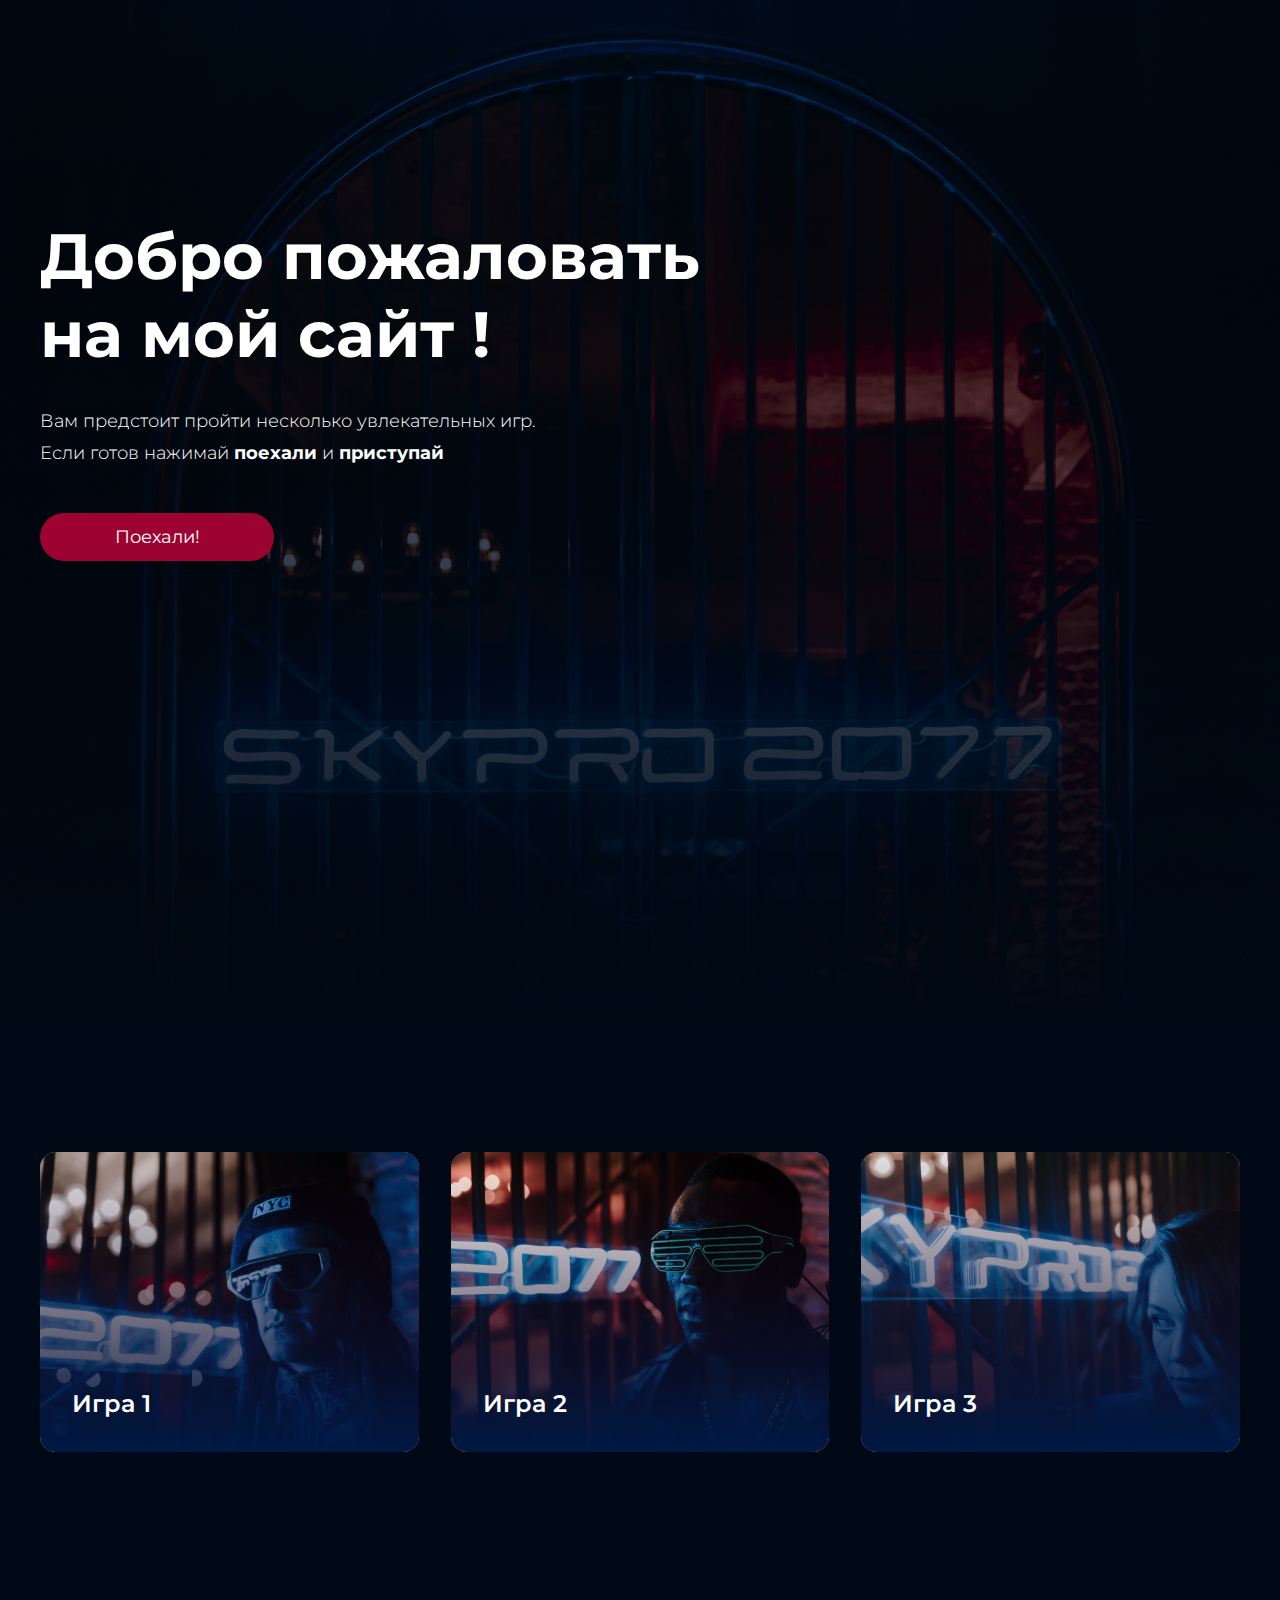
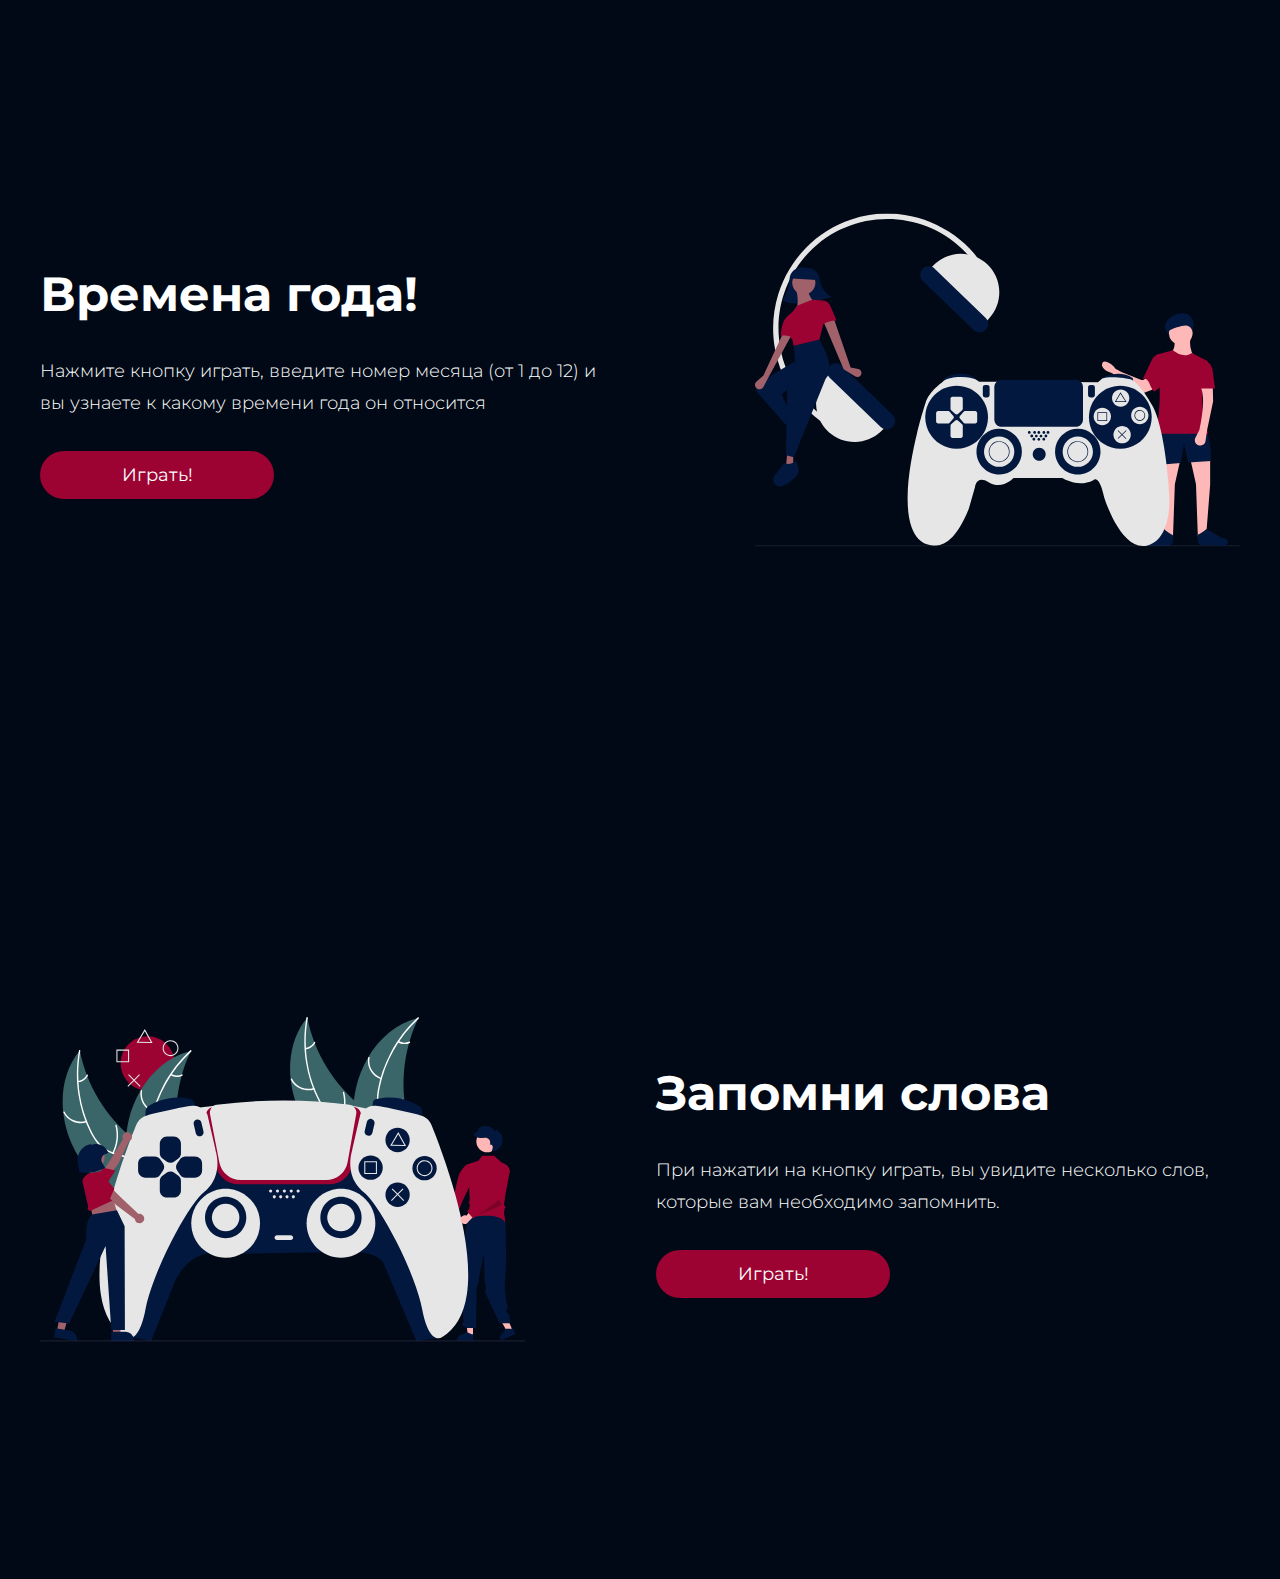
==== commit 380aa6f8: "макет" ====
--- a/index.html
+++ b/index.html
@@ -375,7 +375,402 @@
         </div>
       </div>
     </section>
-    <script src="hw-6.js">
+    <section class="season center">
+      <div class="season__container">
+        <div class="season__img">
+          <svg
+            
+            viewBox="0 0 481 322"
+            fill="none"
+            xmlns="http://www.w3.org/2000/svg"
+          >
+            <g clip-path="url(#clip0_1058_448)">
+              <path
+                d="M468.717 311.028L463.966 313.057L453.897 295.651L460.909 292.656L468.717 311.028Z"
+                fill="#FFB6B6"
+              />
+              <path
+                d="M429.462 315.535L424.299 315.535L421.842 295.564H429.463L429.462 315.535Z"
+                fill="#FFB6B6"
+              />
+              <path
+                d="M429.644 320.936L413.765 320.936V320.735C413.766 319.091 414.417 317.515 415.576 316.353C416.735 315.19 418.307 314.538 419.946 314.537H419.946L422.847 312.331L428.258 314.538L429.644 314.538L429.644 320.936Z"
+                fill="#03183F"
+              />
+              <path
+                d="M471.605 314.486L456.998 320.728L456.919 320.542C456.276 319.03 456.259 317.324 456.871 315.8C457.483 314.275 458.673 313.056 460.181 312.412L460.182 312.411L461.987 309.241L467.828 309.144L469.103 308.599L471.605 314.486Z"
+                fill="#03183F"
+              />
+              <path
+                d="M424.397 197.34L416.55 245.255L418.685 252.395L415.883 257.452L419.998 301.862L418.328 305.55L422.995 308.436H432.493L432.997 268.231L435.343 262.328V259.075L440.119 234.559L440.998 262.602L442.388 268.514L441.221 272.724L442.745 275.673L455.813 303.809H466.463L465.639 297.446C467.547 296.477 462.774 293.646 462.316 291.551L463.884 288.013L462.316 281.33L460.878 268.272L462.394 240.707L461.681 203.588C458.105 198.781 454.138 195.073 449.222 194.035L424.397 197.34Z"
+                fill="#03183F"
+              />
+              <path
+                d="M443.508 134.24C449.452 134.24 454.27 129.408 454.27 123.448C454.27 117.488 449.452 112.656 443.508 112.656C437.564 112.656 432.745 117.488 432.745 123.448C432.745 129.408 437.564 134.24 443.508 134.24Z"
+                fill="#FFB6B6"
+              />
+              <path
+                d="M399.134 208.661C398.999 208.055 398.999 207.427 399.134 206.821C399.268 206.215 399.533 205.645 399.91 205.153C400.288 204.661 400.768 204.258 401.318 203.972C401.867 203.686 402.473 203.524 403.091 203.498L407.427 189.046L412.439 195.066L407.554 207.867C407.528 208.912 407.121 209.912 406.41 210.676C405.699 211.44 404.733 211.916 403.695 212.014C402.657 212.112 401.62 211.825 400.779 211.207C399.938 210.589 399.353 209.683 399.134 208.661Z"
+                fill="#FFB6B6"
+              />
+              <path
+                d="M427.258 149.258L425.315 145.698L422.811 146.536C422.811 146.536 420.047 148.325 416.177 155.076C414.387 158.199 410.517 178.223 410.517 178.223L401.473 202.237L410.694 203.801L418.387 184.01L427.307 165.07L427.258 149.258Z"
+                fill="#9C0332"
+              />
+              <path
+                d="M443.109 197.189C450.687 197.189 458.333 198.685 461.464 204.034C461.382 202.871 461.177 200.854 460.964 199.004L460.18 194.033L460.974 189.475L462.023 188.423L460.144 186.539L461.426 177.025L465.657 154.612C465.989 152.848 465.73 151.025 464.921 149.424C464.113 147.823 462.799 146.536 461.185 145.761L457.119 143.801L450.529 137.671L438.608 137.582L434.719 142.652L424.481 146.139L426.199 181.788L425.073 184.423C425.325 184.656 425.858 185.153 426.146 185.473C426.554 185.925 426.034 188.256 425.688 189.605L425.212 193.198L426.71 194.271L424.763 196.578L424.374 199.506C426.307 199.047 434.666 197.189 443.109 197.189Z"
+                fill="#9C0332"
+              />
+              <path
+                d="M446.261 133.712C446.307 133.61 446.353 133.508 446.399 133.406C446.381 133.407 446.364 133.409 446.346 133.41L446.261 133.712Z"
+                fill="#03183F"
+              />
+              <path
+                d="M454.57 113.147C454.059 112.663 453.394 112.375 452.693 112.333C451.997 112.356 451.291 112.986 451.436 113.669C450.157 111.4 448.123 109.654 445.689 108.739C443.255 107.824 440.577 107.797 438.126 108.665C436.396 109.277 434.7 110.501 434.302 112.296C434.264 112.768 434.123 113.225 433.891 113.637C433.69 113.857 433.429 114.014 433.141 114.087C432.852 114.16 432.548 114.147 432.267 114.05L432.25 114.045C432.154 114.012 432.05 114.008 431.952 114.035C431.853 114.062 431.765 114.118 431.699 114.196C431.633 114.273 431.592 114.369 431.58 114.47C431.569 114.572 431.588 114.674 431.636 114.764L432.125 115.68C431.508 115.818 430.867 115.804 430.256 115.64C430.155 115.613 430.048 115.619 429.95 115.655C429.851 115.692 429.767 115.759 429.708 115.846C429.649 115.932 429.618 116.035 429.619 116.141C429.621 116.246 429.655 116.348 429.717 116.433C430.53 117.549 431.592 118.459 432.818 119.09C434.044 119.722 435.4 120.058 436.778 120.072C438.734 120.06 440.709 119.384 442.613 119.835C443.349 120.01 444.037 120.347 444.626 120.823C445.215 121.299 445.691 121.901 446.018 122.585C446.344 123.269 446.514 124.018 446.515 124.777C446.516 125.535 446.347 126.284 446.021 126.969C446.606 126.328 447.736 126.48 448.334 127.108C448.61 127.445 448.813 127.835 448.932 128.253C449.051 128.672 449.084 129.111 449.027 129.542C448.867 130.864 448.476 132.148 447.871 133.333C450.183 133.262 452.418 132.48 454.273 131.095C456.129 129.709 457.516 127.786 458.246 125.584C458.977 123.383 459.016 121.01 458.358 118.786C457.701 116.562 456.378 114.593 454.57 113.147H454.57Z"
+                fill="#03183F"
+              />
+              <path
+                d="M106.736 72.8543C121.514 72.8543 133.494 60.8417 133.494 46.0234C133.494 31.2051 121.514 19.1925 106.736 19.1925C91.9581 19.1925 79.9782 31.2051 79.9782 46.0234C79.9782 60.8417 91.9581 72.8543 106.736 72.8543Z"
+                fill="#9C0332"
+              />
+              <path
+                d="M31.5305 125.837C18.1042 96.0585 18.5993 58.3124 39.4363 33.1837C46.4075 68.0287 65.4456 99.2782 93.1823 121.403C103.91 129.897 116.724 138.224 119.654 151.611C121.478 159.941 118.893 168.752 114.425 176.008C109.956 183.264 103.727 189.233 97.5687 195.116L96.8778 197.129C70.0816 178.526 44.9567 155.616 31.5305 125.837Z"
+                fill="#3A6569"
+              />
+              <path
+                d="M40.0163 33.5471C35.2209 59.8773 38.7833 87.9143 50.4391 112.038C52.959 117.253 55.968 122.324 59.9965 126.519C64.0269 130.715 68.8457 133.357 74.3892 134.98C79.4571 136.463 84.8123 137.393 89.4323 140.086C94.3019 142.924 97.324 147.688 98.5013 153.15C99.9417 159.833 98.9014 166.637 97.6534 173.255C96.2678 180.603 94.7125 188.213 96.7204 195.6C96.9636 196.495 95.5645 196.821 95.3216 195.927C91.8282 183.076 98.6202 170.401 97.6708 157.48C97.2278 151.451 94.9701 145.519 89.8147 142.026C85.3065 138.971 79.7849 138.008 74.6407 136.55C69.2391 135.02 64.3881 132.681 60.2603 128.803C56.0377 124.835 52.8247 119.872 50.1829 114.744C44.2248 103.179 40.2972 90.4376 38.2192 77.609C35.8297 62.8642 35.9732 47.8182 38.6435 33.122C38.8092 32.2125 40.1808 32.6435 40.0162 33.5471H40.0163Z"
+                fill="white"
+              />
+              <path
+                d="M46.2378 104.397C41.8881 105.795 37.1845 105.597 32.967 103.838C28.7495 102.079 25.2927 98.8748 23.214 94.7965C22.7962 93.9699 24.0577 93.2801 24.476 94.1078C26.4047 97.9091 29.625 100.894 33.5557 102.523C37.4864 104.153 41.8685 104.32 45.9111 102.994C46.79 102.707 47.1116 104.111 46.2378 104.397H46.2378Z"
+                fill="white"
+              />
+              <path
+                d="M71.7209 134.567C76.0673 126.28 77.1393 116.656 74.7232 107.612C74.4831 106.716 75.8821 106.39 76.122 107.284C78.6187 116.7 77.4828 126.714 72.9409 135.327C72.5074 136.148 71.2897 135.383 71.7208 134.567H71.7209Z"
+                fill="white"
+              />
+              <path
+                d="M37.6762 63.3321C39.4716 63.1429 41.192 62.5095 42.6829 61.4888C44.1739 60.4681 45.3886 59.0921 46.2182 57.4843C46.641 56.6586 47.8584 57.4242 47.4382 58.2445C46.5135 60.0166 45.1701 61.5346 43.5253 62.666C41.8805 63.7973 39.9845 64.5076 38.0028 64.7347C37.8178 64.7718 37.6257 64.7369 37.4654 64.637C37.3052 64.5372 37.1889 64.3799 37.1401 64.1971C37.0978 64.0112 37.1304 63.816 37.2307 63.6541C37.3311 63.4921 37.4912 63.3764 37.6762 63.3321Z"
+                fill="white"
+              />
+              <path
+                d="M149.785 33.4755C149.536 33.9986 149.286 34.5217 149.043 35.0556C145.725 42.1063 142.985 49.4155 140.848 56.9112C140.674 57.4881 140.506 58.0754 140.349 58.6561C135.393 76.7699 133.834 95.6489 135.752 114.333C136.521 121.768 137.854 129.132 139.738 136.364C142.341 146.351 145.955 156.971 145.14 166.944C145.066 167.985 144.928 169.021 144.727 170.045L99.3805 197.818C99.2458 197.829 99.117 197.851 98.9818 197.863L97.2218 199.055C97.0987 198.689 96.9788 198.306 96.8556 197.94C96.7833 197.728 96.7211 197.51 96.6488 197.298C96.6038 197.154 96.5592 197.01 96.5104 196.884C96.4953 196.836 96.4806 196.788 96.4718 196.751C96.423 196.624 96.3911 196.501 96.3486 196.385C95.6726 194.249 95.0104 192.105 94.362 189.952C94.3557 189.941 94.3557 189.941 94.3595 189.925C89.4609 173.51 85.8859 156.54 84.9931 139.566C84.9664 139.056 84.9329 138.535 84.927 138.011C84.5669 130.358 84.8313 122.688 85.7174 115.078C86.216 110.912 86.9245 106.775 87.8404 102.681C90.227 92.1081 94.2573 81.9775 99.7836 72.6604C110.803 54.0886 127.623 39.2573 148.208 33.8715C148.735 33.7341 149.252 33.6025 149.785 33.4755Z"
+                fill="#3A6569"
+              />
+              <path
+                d="M150.035 34.1149C130.396 52.2431 116.407 76.7797 111.229 103.078C110.109 108.763 109.467 114.628 110.165 120.41C110.863 126.194 113.125 131.212 116.576 135.855C119.732 140.099 123.45 144.074 125.521 149.013C127.705 154.22 127.258 159.847 124.918 164.919C122.056 171.125 117.14 175.929 112.17 180.46C106.652 185.49 100.84 190.628 98.0084 197.738C97.6653 198.599 96.3523 198.015 96.6949 197.155C101.622 184.785 114.656 178.765 121.656 167.875C124.922 162.794 126.681 156.695 124.662 150.793C122.897 145.632 119.066 141.53 115.834 137.26C112.44 132.777 109.971 127.982 109.004 122.393C108.015 116.676 108.429 110.773 109.399 105.084C111.586 92.253 116.1 79.7084 122.144 68.211C129.089 54.9955 138.238 43.0688 149.194 32.9468C149.872 32.3206 150.709 33.4928 150.035 34.1149L150.035 34.1149Z"
+                fill="white"
+              />
+              <path
+                d="M112.462 94.4406C108.15 92.9307 104.513 89.933 102.201 85.9827C99.8899 82.0324 99.054 77.3868 99.843 72.8756C100.006 71.9633 101.427 72.1741 101.264 73.0876C100.522 77.2871 101.301 81.6144 103.461 85.2885C105.621 88.9625 109.019 91.7414 113.043 93.1235C113.917 93.4249 113.331 94.7402 112.462 94.4406H112.462Z"
+                fill="white"
+              />
+              <path
+                d="M114.694 133.914C123.139 129.922 129.774 122.884 133.275 114.205C133.621 113.344 134.934 113.928 134.589 114.788C130.929 123.813 124.009 131.122 115.211 135.257C114.373 135.651 113.859 134.305 114.694 133.914L114.694 133.914Z"
+                fill="white"
+              />
+              <path
+                d="M130.283 56.4839C131.83 57.4168 133.584 57.9497 135.387 58.0348C137.19 58.12 138.986 57.7547 140.614 56.9717C141.447 56.5677 141.96 57.9139 141.132 58.3153C139.329 59.1719 137.345 59.5729 135.353 59.4833C133.36 59.3936 131.42 58.8161 129.701 57.8011C129.531 57.719 129.399 57.5751 129.331 57.3986C129.263 57.2222 129.264 57.0264 129.335 56.851C129.413 56.677 129.556 56.5408 129.734 56.4721C129.911 56.4034 130.108 56.4076 130.283 56.4839Z"
+                fill="white"
+              />
+              <path
+                d="M257.137 93.2194C243.71 63.4405 244.205 25.6944 265.042 0.565674C272.014 35.4107 291.052 66.6601 318.788 88.785C329.516 97.2788 342.33 105.606 345.261 118.993C347.084 127.323 344.499 136.134 340.031 143.39C335.562 150.646 329.333 156.615 323.175 162.498L322.484 164.511C295.688 145.908 270.563 122.998 257.137 93.2194Z"
+                fill="#3A6569"
+              />
+              <path
+                d="M265.622 0.929038C260.827 27.2593 264.389 55.2962 276.045 79.4197C278.565 84.6351 281.574 89.7058 285.603 93.9005C289.633 98.097 294.452 100.739 299.995 102.362C305.063 103.845 310.418 104.775 315.038 107.468C319.908 110.306 322.93 115.07 324.107 120.532C325.548 127.215 324.507 134.019 323.259 140.637C321.874 147.985 320.319 155.595 322.326 162.982C322.57 163.877 321.17 164.203 320.928 163.309C317.434 150.458 324.226 137.783 323.277 124.862C322.834 118.833 320.576 112.901 315.421 109.408C310.912 106.353 305.391 105.39 300.247 103.932C294.845 102.402 289.994 100.063 285.866 96.1849C281.644 92.2174 278.431 87.2539 275.789 82.126C269.831 70.5612 265.903 57.8195 263.825 44.9909C261.436 30.2462 261.579 15.2002 264.25 0.503953C264.415 -0.405584 265.787 0.0254677 265.622 0.929038H265.622Z"
+                fill="white"
+              />
+              <path
+                d="M271.844 71.7789C267.494 73.1767 262.791 72.9787 258.573 71.2201C254.356 69.4615 250.899 66.2569 248.82 62.1786C248.402 61.352 249.664 60.6622 250.082 61.4899C252.011 65.2912 255.231 68.276 259.162 69.9055C263.093 71.535 267.475 71.702 271.517 70.3763C272.396 70.0892 272.718 71.4935 271.844 71.7789Z"
+                fill="white"
+              />
+              <path
+                d="M297.327 101.949C301.673 93.6623 302.745 84.0377 300.329 74.994C300.089 74.0982 301.488 73.7717 301.728 74.6665C304.225 84.0823 303.089 94.0959 298.547 102.709C298.113 103.53 296.896 102.765 297.327 101.949H297.327Z"
+                fill="white"
+              />
+              <path
+                d="M263.282 30.714C265.078 30.5248 266.798 29.8914 268.289 28.8708C269.78 27.8501 270.995 26.4741 271.824 24.8663C272.247 24.0405 273.464 24.8061 273.044 25.6265C272.12 27.3986 270.776 28.9166 269.131 30.0479C267.487 31.1793 265.591 31.8895 263.609 32.1166C263.424 32.1538 263.232 32.1188 263.072 32.019C262.911 31.9191 262.795 31.7619 262.746 31.5791C262.704 31.3932 262.736 31.198 262.837 31.036C262.937 30.874 263.097 30.7583 263.282 30.714V30.714Z"
+                fill="white"
+              />
+              <path
+                d="M375.391 0.857422C375.142 1.38056 374.892 1.90371 374.649 2.43754C371.331 9.48822 368.591 16.7975 366.454 24.2932C366.28 24.8701 366.112 25.4573 365.955 26.0381C360.999 44.1519 359.44 63.0309 361.358 81.7153C362.127 89.1495 363.46 96.5143 365.344 103.746C367.947 113.733 371.561 124.353 370.746 134.326C370.672 135.367 370.534 136.403 370.333 137.427L324.986 165.2C324.852 165.211 324.723 165.233 324.588 165.245L322.828 166.437C322.705 166.071 322.585 165.688 322.462 165.322C322.389 165.11 322.327 164.892 322.255 164.68C322.21 164.536 322.165 164.392 322.116 164.266C322.101 164.218 322.087 164.17 322.078 164.133C322.029 164.006 321.997 163.883 321.955 163.766C321.279 161.631 320.616 159.487 319.968 157.334C319.962 157.323 319.962 157.323 319.966 157.307C315.067 140.892 311.492 123.922 310.599 106.948C310.572 106.438 310.539 105.917 310.533 105.393C310.173 97.74 310.437 90.0699 311.323 82.4598C311.822 78.2942 312.531 74.1567 313.446 70.063C315.833 59.4901 319.863 49.3594 325.39 40.0424C336.409 21.4706 353.229 6.63924 373.814 1.25342C374.341 1.11603 374.858 0.984437 375.391 0.857422Z"
+                fill="#3A6569"
+              />
+              <path
+                d="M375.641 1.49697C356.002 19.6252 342.013 44.1618 336.835 70.4597C335.715 76.1453 335.073 82.0105 335.771 87.7918C336.469 93.5756 338.731 98.5941 342.182 103.237C345.338 107.481 349.056 111.456 351.128 116.395C353.311 121.602 352.864 127.229 350.525 132.301C347.662 138.507 342.746 143.311 337.776 147.842C332.258 152.872 326.447 158.01 323.615 165.12C323.271 165.981 321.958 165.397 322.301 164.537C327.228 152.167 340.262 146.147 347.262 135.257C350.528 130.176 352.287 124.077 350.268 118.175C348.503 113.014 344.672 108.912 341.44 104.643C338.046 100.159 335.577 95.3638 334.61 89.775C333.621 84.058 334.036 78.1552 335.005 72.4659C337.192 59.6351 341.706 47.0905 347.75 35.593C354.695 22.3776 363.844 10.4509 374.8 0.328847C375.478 -0.29736 376.315 0.874869 375.641 1.49698L375.641 1.49697Z"
+                fill="white"
+              />
+              <path
+                d="M338.068 61.8225C333.756 60.3127 330.119 57.3149 327.808 53.3646C325.496 49.4143 324.66 44.7688 325.449 40.2575C325.612 39.3453 327.033 39.5561 326.87 40.4695C326.128 44.669 326.907 48.9963 329.067 52.6704C331.227 56.3445 334.625 59.1233 338.649 60.5054C339.523 60.8068 338.937 62.1222 338.068 61.8225H338.068Z"
+                fill="white"
+              />
+              <path
+                d="M340.3 101.296C348.745 97.3037 355.38 90.2661 358.881 81.5866C359.227 80.7264 360.541 81.3104 360.195 82.1696C356.535 91.1949 349.615 98.5044 340.817 102.639C339.979 103.033 339.465 101.687 340.3 101.296L340.3 101.296Z"
+                fill="white"
+              />
+              <path
+                d="M355.889 23.866C357.436 24.7988 359.19 25.3318 360.993 25.4169C362.796 25.502 364.592 25.1367 366.22 24.3538C367.054 23.9498 367.566 25.296 366.738 25.6974C364.935 26.554 362.951 26.955 360.959 26.8654C358.966 26.7757 357.026 26.1982 355.307 25.1831C355.137 25.1011 355.005 24.9572 354.937 24.7807C354.869 24.6043 354.87 24.4084 354.941 24.2331C355.019 24.0591 355.162 23.9229 355.34 23.8542C355.517 23.7855 355.714 23.7897 355.889 23.866Z"
+                fill="white"
+              />
+              <path
+                d="M86.0119 314.07L90.9683 317.919L110.239 321.271L131.658 267.883C131.658 267.883 144.774 226.738 181.501 235.155L299.551 233.051C299.551 233.051 335.796 229.326 341.786 246.466C342.921 249.713 373.529 321.435 373.529 321.435L394.988 318.398L392.416 257.251L341.448 138.616L252.855 133.07L161.564 139.406L86.0119 314.07Z"
+                fill="#03183F"
+              />
+              <path
+                d="M184.124 238.838C202.959 238.838 218.228 223.528 218.228 204.642C218.228 185.756 202.959 170.445 184.124 170.445C165.29 170.445 150.021 185.756 150.021 204.642C150.021 223.528 165.29 238.838 184.124 238.838Z"
+                fill="#E6E6E6"
+              />
+              <path
+                d="M298.501 238.838C317.336 238.838 332.605 223.528 332.605 204.642C332.605 185.756 317.336 170.445 298.501 170.445C279.667 170.445 264.398 185.756 264.398 204.642C264.398 223.528 279.667 238.838 298.501 238.838Z"
+                fill="#E6E6E6"
+              />
+              <path
+                d="M144.25 92.583L158.292 89.8221C158.292 89.8221 264.014 74.6957 330.838 92.583L325.784 106.788L148.972 105.735L144.25 92.583Z"
+                fill="#E6E6E6"
+              />
+              <path
+                d="M286.795 165.973H197.073C186.179 165.973 176.764 158.41 174.686 147.988L164.867 98.7433C164.649 97.6687 164.658 96.5604 164.892 95.4893C165.126 94.4182 165.58 93.4078 166.226 92.5226C166.901 91.5939 167.759 90.8143 168.747 90.2322C169.735 89.6501 170.832 89.2779 171.97 89.1387C219.291 83.2489 266.149 83.2389 311.243 89.1081C312.364 89.2459 313.446 89.6136 314.42 90.1885C315.394 90.7634 316.239 91.5331 316.904 92.4497C317.545 93.3221 318 94.3174 318.242 95.3739C318.483 96.4303 318.504 97.5252 318.305 98.5904L309.241 147.684C307.285 158.282 297.845 165.973 286.795 165.973Z"
+                fill="#9C0332"
+              />
+              <path
+                d="M104.338 100.6L104.729 93.5532C104.79 92.4553 105.115 91.3886 105.677 90.4443C106.239 89.5 107.02 88.7063 107.955 88.1312C113.62 84.6463 128.901 76.9737 148.403 80.9957C149.772 81.2799 151.021 81.9801 151.98 83.001C152.938 84.0219 153.56 85.3141 153.761 86.7019L154.283 90.3686L104.338 100.6Z"
+                fill="#03183F"
+              />
+              <path
+                d="M379.337 100.6L329.392 90.3687L330.231 84.4778C330.328 83.7822 330.63 83.1315 331.098 82.6094C331.567 82.0872 332.18 81.7175 332.86 81.5478C355.35 75.8884 372.564 85.9387 377.305 89.1539C377.755 89.4602 378.129 89.866 378.397 90.3401C378.666 90.8142 378.822 91.3439 378.854 91.8882L379.337 100.6Z"
+                fill="#03183F"
+              />
+              <path
+                d="M88.4802 318.665C87.2766 318.678 86.0946 318.345 85.0742 317.704C71.7012 309.874 63.3639 295.525 60.313 275.066C57.7929 258.168 58.8453 236.957 63.4408 212.023C71.5882 167.817 88.6644 123.63 95.628 106.684C96.5505 104.448 97.9841 102.46 99.8132 100.88C101.642 99.3008 103.816 98.1743 106.158 97.5913C120.514 94.0507 145.575 88.1111 152.12 88.1111C161.089 88.1111 165.942 96.5772 165.99 96.6627L166.017 96.7326L173.893 130.982V131.476C178.239 146.219 175.01 156.868 171.534 163.206C167.761 170.086 162.879 173.521 162.83 173.555C155.165 179.407 142.675 198.258 130.246 222.747C117.329 248.195 107.754 273.305 104.633 289.918C100.812 310.251 95.212 316.476 91.1865 318.117C90.3286 318.475 89.4093 318.661 88.4802 318.665Z"
+                fill="#E6E6E6"
+              />
+              <path
+                d="M283.838 161.765H199.062C194.059 161.758 189.213 160.009 185.352 156.818C181.492 153.626 178.856 149.189 177.895 144.266L168.617 96.3718C168.411 95.3116 168.424 94.2204 168.655 93.1654C168.886 92.1105 169.33 91.1142 169.96 90.2382C170.591 89.3621 171.393 88.6249 172.318 88.0721C173.244 87.5192 174.272 87.1624 175.34 87.0238C220.055 81.2956 264.331 81.2858 306.94 86.994C307.993 87.1378 309.006 87.4939 309.919 88.041C310.831 88.588 311.623 89.3147 312.248 90.1771C312.873 91.0395 313.317 92.0198 313.553 93.059C313.79 94.0981 313.814 95.1745 313.625 96.2233L305.06 143.97C304.168 148.962 301.554 153.481 297.674 156.734C293.793 159.987 288.896 161.768 283.838 161.765Z"
+                fill="#E6E6E6"
+              />
+              <path
+                d="M395.197 318.666C394.267 318.661 393.347 318.475 392.488 318.117C388.463 316.476 382.863 310.251 379.042 289.918C375.921 273.305 366.346 248.195 353.429 222.747C341 198.259 328.51 179.407 320.835 173.548C320.796 173.521 315.914 170.086 312.141 163.207C308.665 156.868 305.436 146.219 309.782 131.476L309.788 130.923L317.667 96.6957L317.685 96.6629C317.733 96.5773 322.586 88.1112 331.555 88.1112C338.1 88.1112 363.161 94.0508 377.517 97.5915C379.859 98.1746 382.033 99.3012 383.862 100.881C385.691 102.46 387.124 104.448 388.047 106.685C395.011 123.63 412.087 167.817 420.234 212.023C424.83 236.957 425.882 258.168 423.362 275.067C420.311 295.525 411.974 309.874 398.582 317.716C397.567 318.35 396.392 318.68 395.197 318.666Z"
+                fill="#E6E6E6"
+              />
+              <path
+                d="M184.124 219.372C195.425 219.372 204.586 210.186 204.586 198.855C204.586 187.523 195.425 178.337 184.124 178.337C172.823 178.337 163.662 187.523 163.662 198.855C163.662 210.186 172.823 219.372 184.124 219.372Z"
+                fill="#03183F"
+              />
+              <path
+                d="M184.124 212.533C191.658 212.533 197.766 206.409 197.766 198.855C197.766 191.3 191.658 185.176 184.124 185.176C176.59 185.176 170.483 191.3 170.483 198.855C170.483 206.409 176.59 212.533 184.124 212.533Z"
+                fill="#E6E6E6"
+              />
+              <path
+                d="M298.501 219.372C309.802 219.372 318.963 210.186 318.963 198.855C318.963 187.523 309.802 178.337 298.501 178.337C287.2 178.337 278.039 187.523 278.039 198.855C278.039 210.186 287.2 219.372 298.501 219.372Z"
+                fill="#03183F"
+              />
+              <path
+                d="M298.501 212.533C306.035 212.533 312.143 206.409 312.143 198.855C312.143 191.3 306.035 185.176 298.501 185.176C290.967 185.176 284.86 191.3 284.86 198.855C284.86 206.409 290.967 212.533 298.501 212.533Z"
+                fill="#E6E6E6"
+              />
+              <path
+                d="M228.721 174.128C229.59 174.128 230.295 173.421 230.295 172.55C230.295 171.678 229.59 170.971 228.721 170.971C227.852 170.971 227.147 171.678 227.147 172.55C227.147 173.421 227.852 174.128 228.721 174.128Z"
+                fill="#E6E6E6"
+              />
+              <path
+                d="M235.541 174.128C236.411 174.128 237.115 173.421 237.115 172.55C237.115 171.678 236.411 170.971 235.541 170.971C234.672 170.971 233.967 171.678 233.967 172.55C233.967 173.421 234.672 174.128 235.541 174.128Z"
+                fill="#E6E6E6"
+              />
+              <path
+                d="M232.393 179.915C233.263 179.915 233.967 179.209 233.967 178.337C233.967 177.465 233.263 176.759 232.393 176.759C231.524 176.759 230.819 177.465 230.819 178.337C230.819 179.209 231.524 179.915 232.393 179.915Z"
+                fill="#E6E6E6"
+              />
+              <path
+                d="M238.689 179.915C239.559 179.915 240.263 179.209 240.263 178.337C240.263 177.465 239.559 176.759 238.689 176.759C237.82 176.759 237.115 177.465 237.115 178.337C237.115 179.209 237.82 179.915 238.689 179.915Z"
+                fill="#E6E6E6"
+              />
+              <path
+                d="M244.985 179.915C245.855 179.915 246.559 179.209 246.559 178.337C246.559 177.465 245.855 176.759 244.985 176.759C244.116 176.759 243.411 177.465 243.411 178.337C243.411 179.209 244.116 179.915 244.985 179.915Z"
+                fill="#E6E6E6"
+              />
+              <path
+                d="M251.281 179.915C252.151 179.915 252.855 179.209 252.855 178.337C252.855 177.465 252.151 176.759 251.281 176.759C250.412 176.759 249.707 177.465 249.707 178.337C249.707 179.209 250.412 179.915 251.281 179.915Z"
+                fill="#E6E6E6"
+              />
+              <path
+                d="M242.362 174.128C243.231 174.128 243.936 173.421 243.936 172.55C243.936 171.678 243.231 170.971 242.362 170.971C241.493 170.971 240.788 171.678 240.788 172.55C240.788 173.421 241.493 174.128 242.362 174.128Z"
+                fill="#E6E6E6"
+              />
+              <path
+                d="M249.183 174.128C250.052 174.128 250.757 173.421 250.757 172.55C250.757 171.678 250.052 170.971 249.183 170.971C248.313 170.971 247.609 171.678 247.609 172.55C247.609 173.421 248.313 174.128 249.183 174.128Z"
+                fill="#E6E6E6"
+              />
+              <path
+                d="M256.003 174.128C256.873 174.128 257.577 173.421 257.577 172.55C257.577 171.678 256.873 170.971 256.003 170.971C255.134 170.971 254.429 171.678 254.429 172.55C254.429 173.421 255.134 174.128 256.003 174.128Z"
+                fill="#E6E6E6"
+              />
+              <path
+                d="M248.658 221.214H235.017C234.391 221.214 233.79 220.964 233.347 220.52C232.905 220.076 232.656 219.474 232.656 218.846C232.656 218.218 232.905 217.616 233.347 217.172C233.79 216.728 234.391 216.479 235.017 216.479H248.658C249.284 216.479 249.885 216.728 250.328 217.172C250.77 217.616 251.019 218.218 251.019 218.846C251.019 219.474 250.77 220.076 250.328 220.52C249.885 220.964 249.284 221.214 248.658 221.214Z"
+                fill="#E6E6E6"
+              />
+              <path
+                d="M158.334 118.302C157.453 118.299 156.599 118 155.91 117.451C155.22 116.902 154.735 116.136 154.533 115.277L152.441 106.371C152.204 105.359 152.378 104.294 152.924 103.41C153.47 102.526 154.344 101.896 155.353 101.657C156.362 101.419 157.425 101.592 158.307 102.138C159.189 102.685 159.819 103.56 160.057 104.572L162.149 113.478C162.284 114.055 162.287 114.654 162.158 115.232C162.029 115.81 161.771 116.351 161.404 116.815C161.037 117.279 160.571 117.653 160.039 117.911C159.507 118.168 158.924 118.302 158.334 118.302Z"
+                fill="#03183F"
+              />
+              <path
+                d="M325.866 117.776C325.275 117.776 324.693 117.642 324.161 117.385C323.629 117.127 323.162 116.753 322.795 116.289C322.429 115.825 322.171 115.284 322.042 114.706C321.913 114.128 321.916 113.529 322.05 112.952L324.142 104.046C324.381 103.034 325.011 102.159 325.893 101.612C326.775 101.066 327.837 100.893 328.847 101.131C329.856 101.369 330.73 102 331.276 102.884C331.822 103.768 331.995 104.833 331.759 105.845L329.667 114.751C329.464 115.61 328.979 116.376 328.29 116.925C327.6 117.474 326.746 117.773 325.866 117.776Z"
+                fill="#03183F"
+              />
+              <path
+                d="M129.469 144.59C128.182 144.59 126.925 144.192 125.871 143.451L121.48 140.369C120.654 139.789 119.979 139.017 119.513 138.12C119.047 137.223 118.804 136.226 118.803 135.215V125.775C118.806 123.879 119.558 122.062 120.894 120.721C122.231 119.381 124.043 118.627 125.934 118.625H132.66C134.55 118.627 136.363 119.381 137.699 120.721C139.036 122.062 139.788 123.879 139.79 125.775V135.307C139.788 136.293 139.556 137.264 139.113 138.143C138.67 139.023 138.028 139.786 137.237 140.372L133.191 143.362C132.113 144.16 130.809 144.59 129.469 144.59Z"
+                fill="#03183F"
+              />
+              <path
+                d="M132.66 179.126H125.934C124.043 179.124 122.231 178.37 120.894 177.029C119.558 175.689 118.806 173.872 118.803 171.976V162.536C118.804 161.525 119.047 160.528 119.513 159.631C119.979 158.734 120.654 157.962 121.48 157.382L125.871 154.299C126.947 153.544 128.232 153.146 129.545 153.162C130.859 153.178 132.134 153.607 133.191 154.389L137.237 157.379C138.028 157.965 138.67 158.728 139.113 159.607C139.556 160.487 139.788 161.458 139.79 162.443V171.976C139.788 173.872 139.036 175.689 137.699 177.029C136.363 178.37 134.55 179.124 132.66 179.126Z"
+                fill="#03183F"
+              />
+              <path
+                d="M153.646 159.397H144.232C143.223 159.397 142.229 159.153 141.335 158.686C140.44 158.218 139.671 157.542 139.092 156.714L136.018 152.31C135.264 151.232 134.867 149.943 134.883 148.626C134.899 147.309 135.327 146.03 136.107 144.97L139.089 140.913C139.673 140.121 140.434 139.477 141.311 139.032C142.188 138.588 143.157 138.355 144.14 138.353H153.646C155.537 138.356 157.349 139.11 158.686 140.45C160.023 141.79 160.775 143.608 160.777 145.503V152.247C160.775 154.143 160.023 155.96 158.686 157.301C157.349 158.641 155.537 159.395 153.646 159.397Z"
+                fill="#03183F"
+              />
+              <path
+                d="M113.837 159.397H104.423C102.532 159.395 100.72 158.641 99.383 157.301C98.0463 155.96 97.2943 154.143 97.2922 152.247V145.503C97.2943 143.608 98.0462 141.79 99.383 140.45C100.72 139.11 102.532 138.356 104.423 138.353H113.929C114.912 138.355 115.881 138.588 116.758 139.032C117.635 139.477 118.396 140.121 118.98 140.913L121.962 144.97C122.742 146.03 123.17 147.309 123.186 148.626C123.202 149.943 122.805 151.232 122.051 152.31L118.977 156.714C118.398 157.542 117.629 158.218 116.734 158.686C115.839 159.153 114.846 159.397 113.837 159.397Z"
+                fill="#03183F"
+              />
+              <path
+                d="M354.641 134.145C361.305 134.145 366.708 128.727 366.708 122.044C366.708 115.362 361.305 109.944 354.641 109.944C347.976 109.944 342.573 115.362 342.573 122.044C342.573 128.727 347.976 134.145 354.641 134.145Z"
+                fill="#03183F"
+              />
+              <path
+                d="M381.398 162.028C388.063 162.028 393.466 156.61 393.466 149.928C393.466 143.245 388.063 137.827 381.398 137.827C374.734 137.827 369.331 143.245 369.331 149.928C369.331 156.61 374.734 162.028 381.398 162.028Z"
+                fill="#03183F"
+              />
+              <path
+                d="M354.641 188.333C361.305 188.333 366.708 182.915 366.708 176.232C366.708 169.55 361.305 164.132 354.641 164.132C347.976 164.132 342.573 169.55 342.573 176.232C342.573 182.915 347.976 188.333 354.641 188.333Z"
+                fill="#03183F"
+              />
+              <path
+                d="M327.883 161.502C334.547 161.502 339.95 156.084 339.95 149.401C339.95 142.719 334.547 137.301 327.883 137.301C321.218 137.301 315.815 142.719 315.815 149.401C315.815 156.084 321.218 161.502 327.883 161.502Z"
+                fill="#03183F"
+              />
+              <path
+                d="M381.398 157.819C379.842 157.819 378.32 157.356 377.026 156.489C375.732 155.622 374.723 154.389 374.128 152.947C373.532 151.506 373.376 149.919 373.68 148.388C373.983 146.857 374.733 145.451 375.834 144.347C376.934 143.244 378.336 142.492 379.863 142.188C381.39 141.883 382.972 142.04 384.41 142.637C385.848 143.234 387.077 144.246 387.942 145.543C388.807 146.841 389.268 148.367 389.268 149.928C389.266 152.02 388.436 154.026 386.961 155.505C385.485 156.984 383.485 157.817 381.398 157.819ZM381.398 143.088C380.049 143.088 378.731 143.489 377.609 144.241C376.487 144.992 375.613 146.061 375.097 147.31C374.581 148.56 374.446 149.935 374.709 151.262C374.972 152.589 375.622 153.807 376.575 154.764C377.529 155.72 378.745 156.372 380.068 156.635C381.391 156.899 382.762 156.764 384.009 156.246C385.255 155.729 386.32 154.852 387.07 153.727C387.819 152.603 388.219 151.28 388.219 149.928C388.217 148.114 387.498 146.376 386.219 145.094C384.94 143.812 383.207 143.09 381.398 143.088Z"
+                fill="#E6E6E6"
+              />
+              <path
+                d="M363.073 127.915L347.257 127.691L355.359 114.069L363.073 127.915ZM349.089 126.665L361.271 126.838L355.329 116.173L349.089 126.665Z"
+                fill="#E6E6E6"
+              />
+              <path
+                d="M334.179 155.715H321.587V143.088H334.179V155.715ZM322.636 154.662H333.129V144.14H322.636V154.662Z"
+                fill="#E6E6E6"
+              />
+              <path
+                d="M361.152 181.665L355.384 175.891L360.471 170.8L359.729 170.055L354.641 175.148L349.552 170.055L348.811 170.8L353.898 175.891L348.129 181.665L348.87 182.41L354.641 176.635L360.411 182.41L361.152 181.665Z"
+                fill="#E6E6E6"
+              />
+              <path
+                d="M129.452 38.8469C127.895 38.8469 126.374 38.384 125.079 37.5169C123.785 36.6498 122.776 35.4173 122.181 33.9753C121.585 32.5334 121.429 30.9467 121.733 29.4159C122.037 27.8851 122.786 26.479 123.887 25.3753C124.987 24.2717 126.39 23.5201 127.916 23.2156C129.443 22.9111 131.025 23.0674 132.463 23.6647C133.901 24.262 135.131 25.2734 135.995 26.5712C136.86 27.8689 137.322 29.3946 137.322 30.9554C137.319 33.0476 136.489 35.0535 135.014 36.5329C133.539 38.0123 131.538 38.8445 129.452 38.8469ZM129.452 24.1162C128.103 24.1162 126.784 24.5173 125.662 25.2688C124.541 26.0203 123.666 27.0884 123.15 28.3381C122.634 29.5879 122.499 30.963 122.762 32.2897C123.025 33.6164 123.675 34.835 124.629 35.7915C125.583 36.748 126.798 37.3994 128.121 37.6633C129.444 37.9272 130.816 37.7917 132.062 37.2741C133.308 36.7564 134.373 35.8798 135.123 34.7551C135.872 33.6304 136.272 32.3081 136.272 30.9554C136.27 29.1421 135.551 27.4037 134.272 26.1215C132.994 24.8394 131.26 24.1182 129.452 24.1162Z"
+                fill="#E6E6E6"
+              />
+              <path
+                d="M111.651 25.7784L95.8352 25.5541L103.937 11.9319L111.651 25.7784ZM97.6674 24.5276L109.848 24.7005L103.907 14.0363L97.6674 24.5276Z"
+                fill="#E6E6E6"
+              />
+              <path
+                d="M88.3728 44.9714H75.7809V32.3451H88.3728V44.9714ZM76.8302 43.9192H87.3235V33.3973H76.8302V43.9192Z"
+                fill="#E6E6E6"
+              />
+              <path
+                d="M99.7614 68.4794L93.9927 62.706L99.0799 57.6149L98.3385 56.87L93.2498 61.9626L88.1611 56.87L87.4197 57.6149L92.5069 62.706L86.7382 68.4794L87.4795 69.2243L93.2498 63.4494L99.0201 69.2243L99.7614 68.4794Z"
+                fill="#E6E6E6"
+              />
+              <path
+                opacity="0.2"
+                d="M455.114 181.23L434.749 196.599L457.737 186.491L455.114 181.23Z"
+                fill="black"
+              />
+              <path
+                d="M78.4044 200.17L52.6958 201.222L49.5478 183.861L71.5837 177.021L78.4044 200.17Z"
+                fill="#A0616A"
+              />
+              <path
+                d="M68.9523 157.621L63.2182 151.767L70.249 140.987L82.2827 120.901C81.8895 120.036 81.7676 119.071 81.933 118.135C82.0985 117.199 82.5435 116.335 83.2092 115.658C83.8749 114.98 84.7299 114.522 85.6612 114.343C86.5925 114.163 87.5561 114.272 88.4246 114.653C89.2931 115.035 90.0255 115.672 90.525 116.481C91.0245 117.289 91.2675 118.23 91.2219 119.18C91.1763 120.13 90.8441 121.043 90.2695 121.8C89.6948 122.556 88.9047 123.12 88.0036 123.416L78.0708 144.859L68.9523 157.621Z"
+                fill="#A0616A"
+              />
+              <path
+                d="M62.6004 170.987C61.9271 172.032 60.9678 172.861 59.8372 173.374C58.7065 173.888 57.4524 174.064 56.2246 173.881C55.0561 173.743 53.9532 173.266 53.0514 172.508C52.1496 171.75 51.4882 170.744 51.1484 169.615C50.8981 168.813 50.8252 167.966 50.9348 167.133C51.0444 166.3 51.3339 165.501 51.7831 164.792C55.6191 158.308 62.6939 149.745 62.7648 149.659L62.8775 149.523L74.8101 152.115L62.6004 170.987Z"
+                fill="#9C0332"
+              />
+              <path
+                d="M72.2768 314.486L79.4065 314.485L82.7979 286.91L72.2752 286.91L72.2768 314.486Z"
+                fill="#A0616A"
+              />
+              <path
+                d="M70.4579 312.152L84.4989 312.151H84.4995C86.8726 312.151 89.1485 313.097 90.8265 314.779C92.5046 316.462 93.4474 318.744 93.4475 321.123V321.415L70.4583 321.416L70.4579 312.152Z"
+                fill="#03183F"
+              />
+              <path
+                d="M16.762 311.391L23.8114 312.459L31.2764 285.702L22.0349 284.125L16.762 311.391Z"
+                fill="#A0616A"
+              />
+              <path
+                d="M15.3117 308.811L29.195 310.915L29.1956 310.915C31.542 311.271 33.6514 312.546 35.0597 314.462C36.4681 316.377 37.0601 318.775 36.7055 321.128L36.662 321.416L13.931 317.971L15.3117 308.811Z"
+                fill="#03183F"
+              />
+              <path
+                d="M51.6463 195.961L76.3056 191.752L83.9356 207.523L84.2263 310.447L70.6925 310.362L65.0351 227.058L28.9788 304.032L14.44 302.283L46.1346 219.768C46.1346 219.768 44.39 205.19 49.9147 197.901L51.6463 195.961Z"
+                fill="#03183F"
+              />
+              <path
+                d="M42.4918 164.89C42.1149 163.755 42.0749 162.535 42.3766 161.377C42.6782 160.219 43.3086 159.174 44.1912 158.369L47.6957 155.175L57.5757 153.506L63.7532 152.38L73.6823 181.23L49.5671 192.34C47.4507 191.882 46.6053 190.721 47.8368 188.413L42.4918 164.89Z"
+                fill="#9C0332"
+              />
+              <path
+                d="M64.6237 174.625L71.5221 170.211L80.5856 179.338L97.6943 195.298C98.6199 195.091 99.5863 195.171 100.466 195.527C101.345 195.883 102.096 196.499 102.619 197.292C103.142 198.085 103.412 199.019 103.395 199.969C103.377 200.92 103.072 201.843 102.52 202.616C101.968 203.389 101.194 203.976 100.302 204.299C99.4104 204.621 98.4417 204.665 97.5244 204.424C96.6072 204.183 95.7846 203.668 95.1654 202.948C94.5462 202.227 94.1597 201.336 94.057 200.39L75.1892 186.21L64.6237 174.625Z"
+                fill="#A0616A"
+              />
+              <path
+                d="M52.8967 165.628C52.0159 164.752 51.4056 163.639 51.1386 162.424C50.8717 161.208 50.9594 159.942 51.3913 158.775C51.7683 157.658 52.4624 156.675 53.3884 155.947C54.3145 155.219 55.4322 154.778 56.6045 154.678C57.4386 154.598 58.2799 154.702 59.0699 154.982C59.8598 155.261 60.5794 155.711 61.1785 156.298C66.7116 161.402 73.6035 170.115 73.6724 170.202L73.7818 170.341L68.7842 181.511L52.8967 165.628Z"
+                fill="#9C0332"
+              />
+              <path
+                d="M53.2397 149.996C59.2294 149.996 64.085 145.127 64.085 139.121C64.085 133.115 59.2294 128.246 53.2397 128.246C47.25 128.246 42.3943 133.115 42.3943 139.121C42.3943 145.127 47.25 149.996 53.2397 149.996Z"
+                fill="#A0616A"
+              />
+              <path
+                d="M44.4592 154.614C42.7774 154.613 41.0971 154.511 39.4277 154.306L39.1988 154.278L37.4519 144.768C36.711 140.737 37.5371 136.574 39.7606 133.134C41.9841 129.694 45.4363 127.238 49.4088 126.27C49.6738 126.203 49.9523 126.21 50.2135 126.291C50.4747 126.373 50.7086 126.524 50.8893 126.73L51.306 126.584C52.9011 126.027 54.5902 125.789 56.2768 125.886C57.9634 125.983 59.6144 126.412 61.1357 127.149C62.6569 127.885 64.0186 128.915 65.1429 130.179C66.2672 131.444 67.1322 132.918 67.6884 134.517L67.7917 134.814L65.0113 135.786C64.145 136.089 63.3569 136.582 62.7044 137.229C62.0519 137.876 61.5513 138.66 61.2391 139.525C60.927 140.39 60.811 141.314 60.8998 142.23C60.9885 143.146 61.2796 144.03 61.7521 144.819L64.5948 149.564L64.2921 149.716C58.1566 152.888 51.3621 154.566 44.4592 154.614Z"
+                fill="#03183F"
+              />
+              <path
+                d="M417.055 200.122C417.18 199.514 417.437 198.941 417.807 198.443C418.178 197.945 418.652 197.535 419.198 197.241C419.743 196.947 420.346 196.777 420.964 196.742C421.583 196.707 422.201 196.809 422.776 197.04L432.639 185.641L434.749 193.192L425.059 202.859C424.609 203.802 423.829 204.546 422.868 204.951C421.907 205.356 420.831 205.393 419.844 205.055C418.858 204.718 418.029 204.029 417.515 203.12C417 202.211 416.837 201.144 417.055 200.122H417.055Z"
+                fill="#FFB6B6"
+              />
+              <path
+                d="M461.07 150.006L465.111 149.787L465.719 152.362C465.719 152.362 465.659 155.66 461.975 162.516C458.29 169.371 429.743 199.892 429.743 199.892L423.56 192.856L438.841 177.073L448.095 160.531L461.07 150.006Z"
+                fill="#9C0332"
+              />
+              <path
+                d="M0.654262 322H480.346C480.519 322 480.686 321.931 480.808 321.808C480.931 321.685 481 321.518 481 321.344C481 321.17 480.931 321.003 480.808 320.88C480.686 320.757 480.519 320.688 480.346 320.688H0.654262C0.480743 320.688 0.314331 320.757 0.191634 320.88C0.0689367 321.003 0 321.17 0 321.344C0 321.518 0.0689367 321.685 0.191634 321.808C0.314331 321.931 0.480743 322 0.654262 322Z"
+                fill="#3F3D56"
+                fill-opacity="0.4"
+              />
+            </g>
+            <defs>
+              <clipPath id="clip0_1058_448">
+                <rect width="481" height="322" fill="white" />
+              </clipPath>
+            </defs>
+          </svg>
+        </div>
+        <header class="header header_season">
+          <h2 class="header__title_h2">Запомни слова</h2>
+          <p class="header__text text_season">
+            При нажатии на кнопку играть, вы увидите несколько слов, которые вам
+            необходимо запомнить.
+          </p>
+          <button class="header__button" onclick="season()">Играть!</button>
+        </header>
+        
+      </div>
+    </section>
+    <script src="hw-7.js">
       // function season() {
       //   let month = Number(prompt("Введите номер месяца"));
 
--- a/style.css
+++ b/style.css
@@ -215,6 +215,7 @@
     .season__container {
         padding-top: 51px;
         padding-bottom: 85px;
+        
     }
 
 }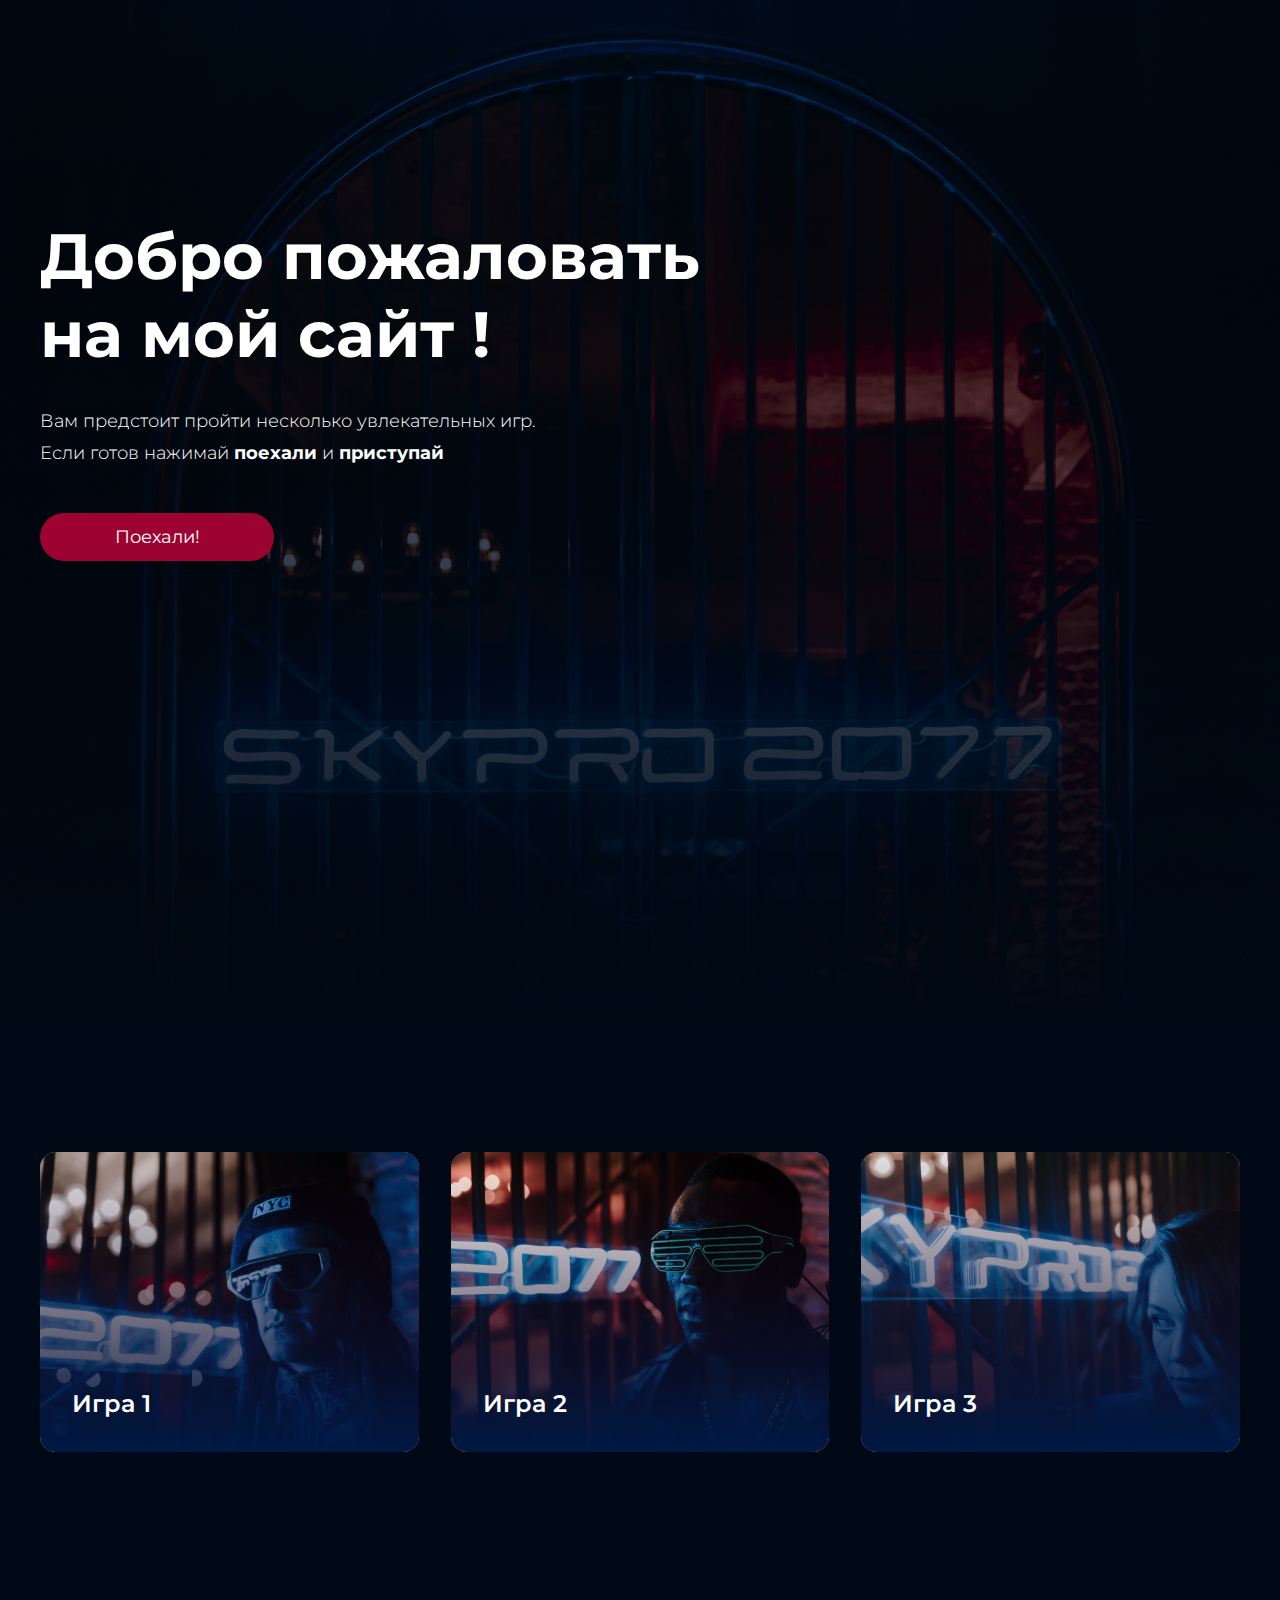
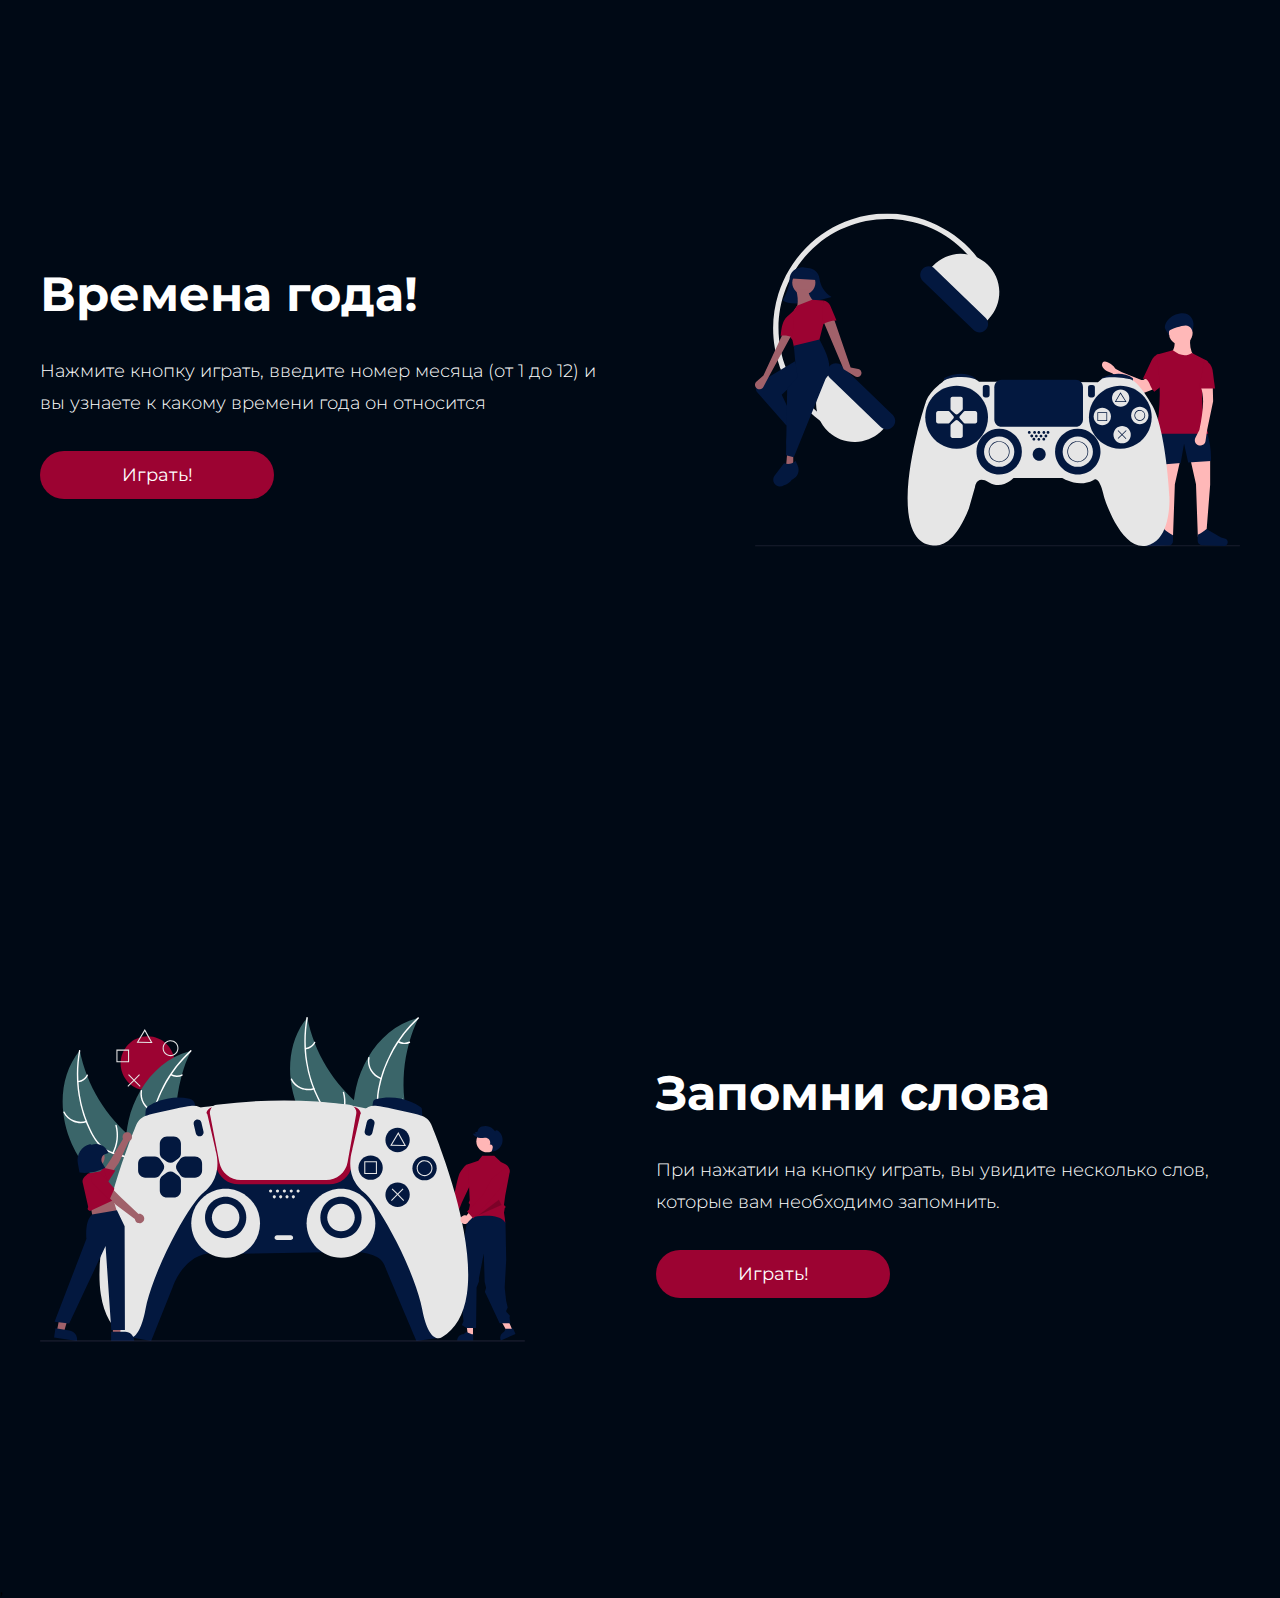
==== commit 620fb8ef: "готово" ====
--- a/index.html
+++ b/index.html
@@ -377,9 +377,8 @@
     </section>
     <section class="season center">
       <div class="season__container">
-        <div class="season__img">
+        <div class="season__img order">
           <svg
-            
             viewBox="0 0 481 322"
             fill="none"
             xmlns="http://www.w3.org/2000/svg"
@@ -765,34 +764,35 @@
             При нажатии на кнопку играть, вы увидите несколько слов, которые вам
             необходимо запомнить.
           </p>
-          <button class="header__button" onclick="season()">Играть!</button>
+          <button class="header__button" onclick="words()">Играть!</button>
         </header>
-        
       </div>
     </section>
-    <script src="hw-7.js">
-      // function season() {
-      //   let month = Number(prompt("Введите номер месяца"));
+    ,
+    <script>
+      function season() {
+        let month = Number(prompt("Введите номер месяца"));
 
-      //   if (month >= 1 && month <= 12) {
-      //     if (month >= 3 && month <= 5) {
-      //       console.log("Весна");
-      //       return "Весна";
-      //     } else if (month >= 6 && month <= 8) {
-      //       console.log("Лето");
-      //       return "Лето";
-      //     } else if (month >= 9 && month <= 11) {
-      //       console.log("Осень");
-      //       return "Осень";
-      //     } else {
-      //       console.log("Зима");
-      //       return "Зима";
-      //     }
-      //   } else {
-      //     console.log("Введи число от 1 до 12");
-      //     alert("Попробуй еще раз");
-      //   }
-      // }
+        if (month >= 1 && month <= 12) {
+          if (month >= 3 && month <= 5) {
+            console.log("Весна");
+            return "Весна";
+          } else if (month >= 6 && month <= 8) {
+            console.log("Лето");
+            return "Лето";
+          } else if (month >= 9 && month <= 11) {
+            console.log("Осень");
+            return "Осень";
+          } else {
+            console.log("Зима");
+            return "Зима";
+          }
+        } else {
+          console.log("Введи число от 1 до 12");
+          alert("Попробуй еще раз");
+        }
+      }
     </script>
+    <script src="hw-7.js"></script>
   </body>
 </html>
--- a/style.css
+++ b/style.css
@@ -23,7 +23,7 @@
     background-image: url(img/top_bgi.jpg);
     background-repeat: no-repeat;
     background-position: center;
-    background-size: cover; 
+    background-size: cover;
 }
 
 .header {
@@ -188,6 +188,10 @@
     .season__img {
         width: 344px;
     }
+
+    .order {
+        order: 2;
+    }
 }
 
 @media (min-width: 426px) and (max-width: 1239px) {
@@ -199,23 +203,40 @@
     .season__img {
         width: 100%px;
     }
+
+    .order {
+        order: 2;
+    }
+
 }
 
 @media (max-width: 768px) {
+    .header {
+        display: flex;
+        flex-direction: column;
+        gap: 32px;
+        align-items: center;
+        justify-content: center;
+    }
+
     .header__title, .header__title_h2 {
         font-size: 32px;
+        text-align: center;
     }
 
     .header__text, .text_season {
         max-width: 420px;
         font-size: 14px;
         line-height: 22px;
+        text-align: center;
+        padding-top: 0;
+        padding-bottom: 0;
     }
 
     .season__container {
         padding-top: 51px;
         padding-bottom: 85px;
-        
+        justify-content: center;
     }
 
 }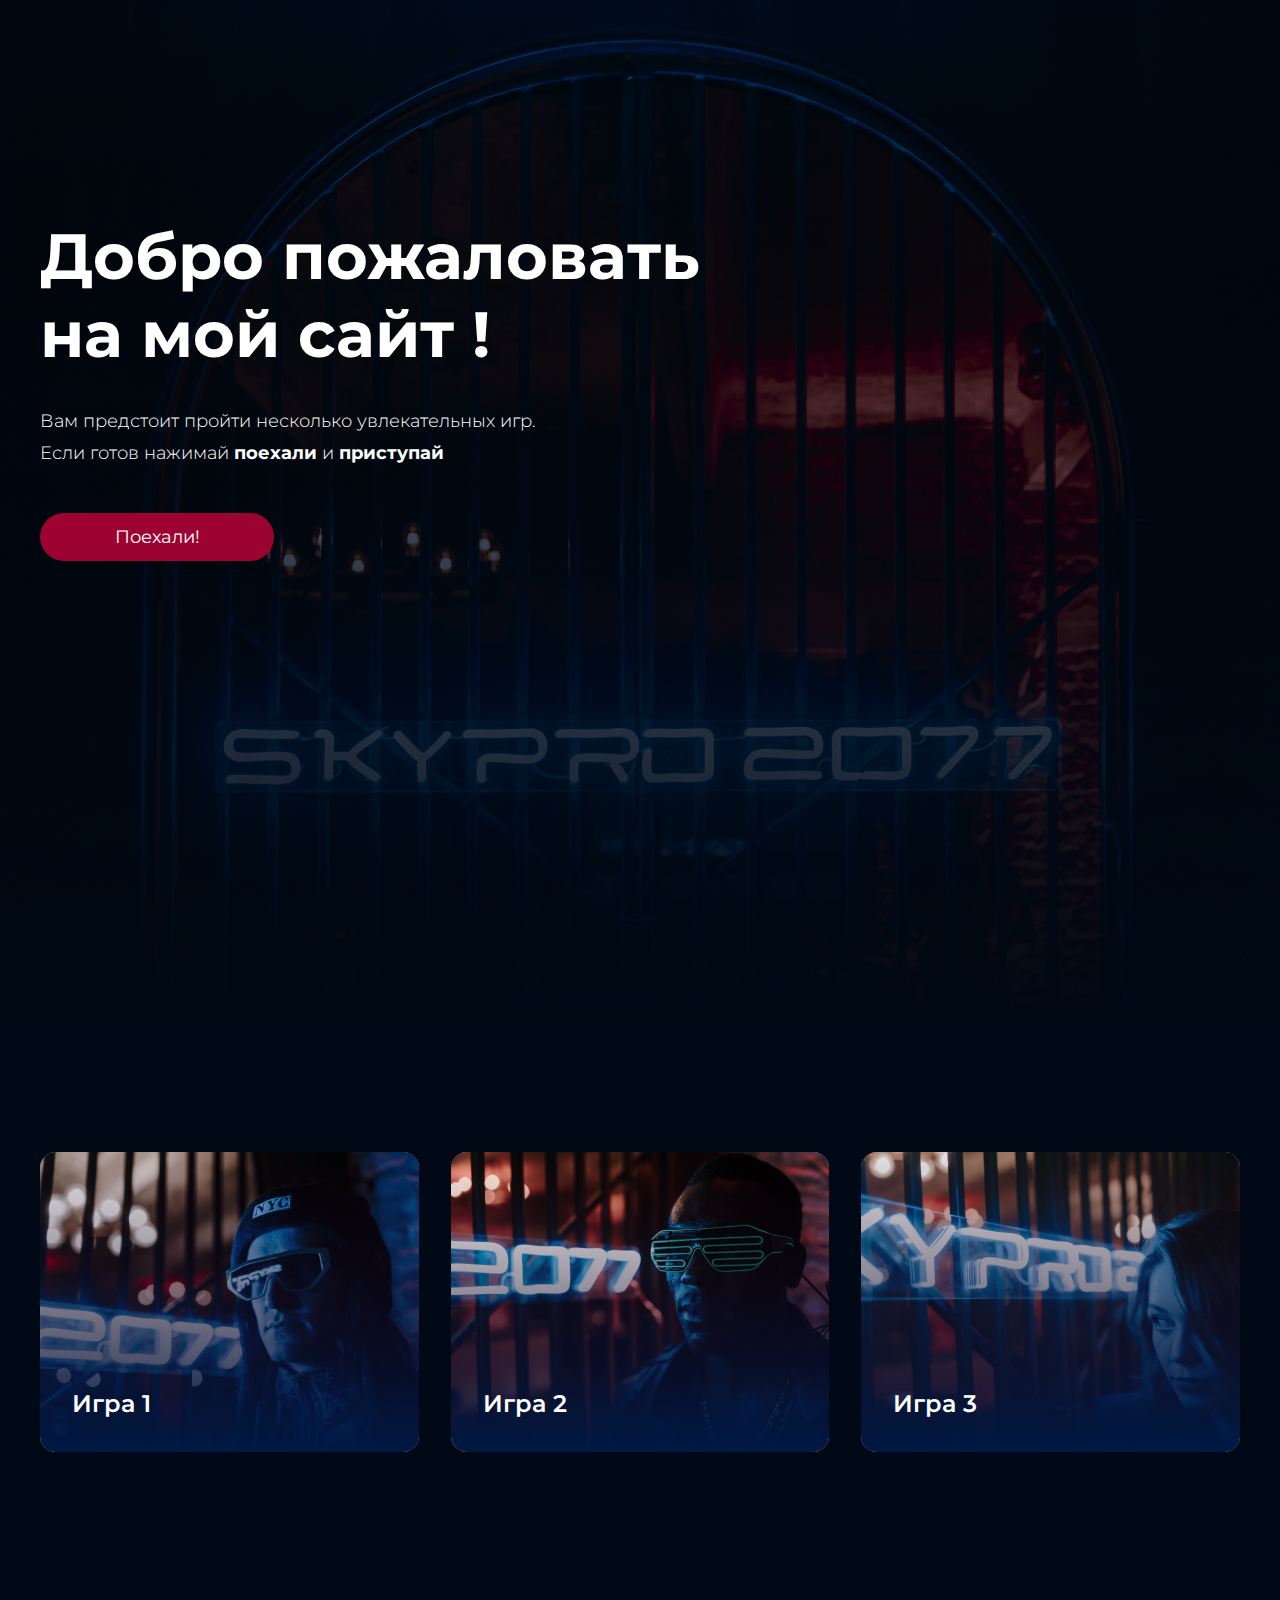
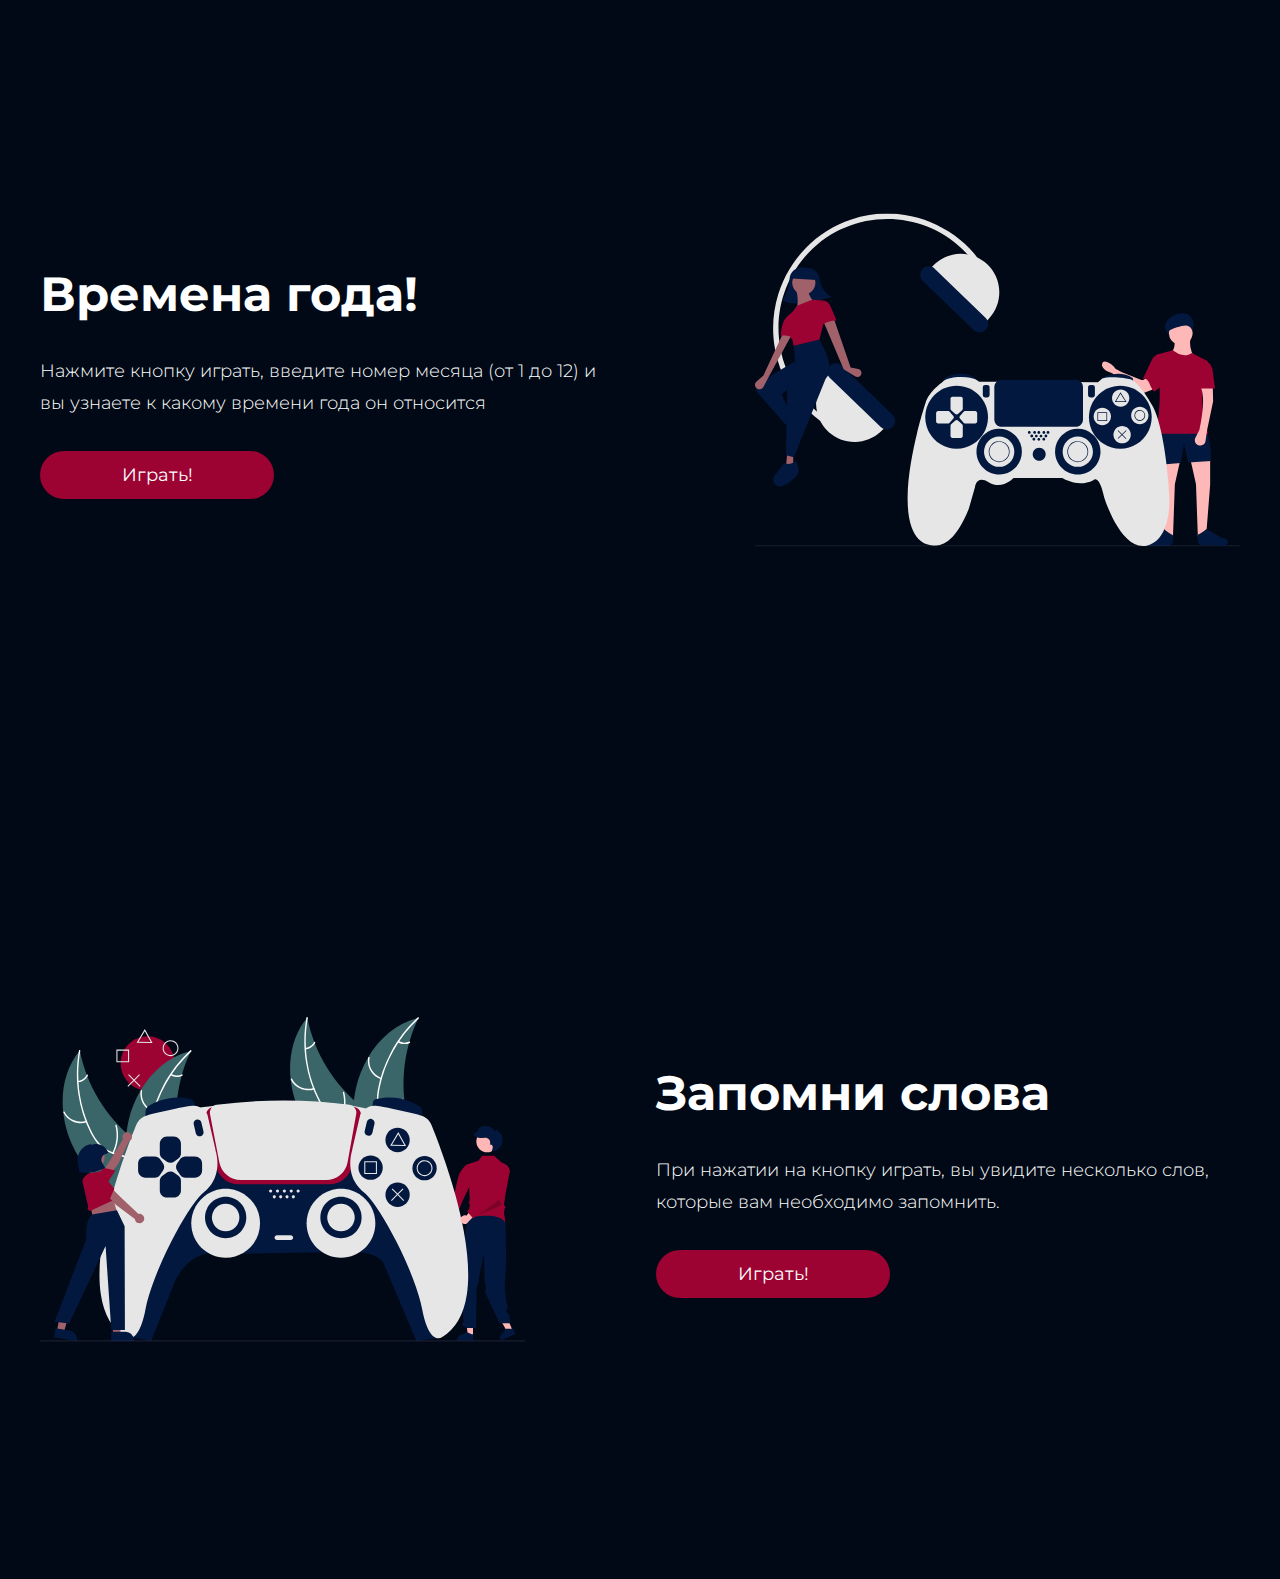
==== commit 0ca060e4: "task2" ====
--- a/index.html
+++ b/index.html
@@ -768,7 +768,6 @@
         </header>
       </div>
     </section>
-    ,
     <script>
       function season() {
         let month = Number(prompt("Введите номер месяца"));
@@ -793,6 +792,6 @@
         }
       }
     </script>
-    <script src="hw-7.js"></script>
+    <script src="hw-8.js"></script>
   </body>
 </html>
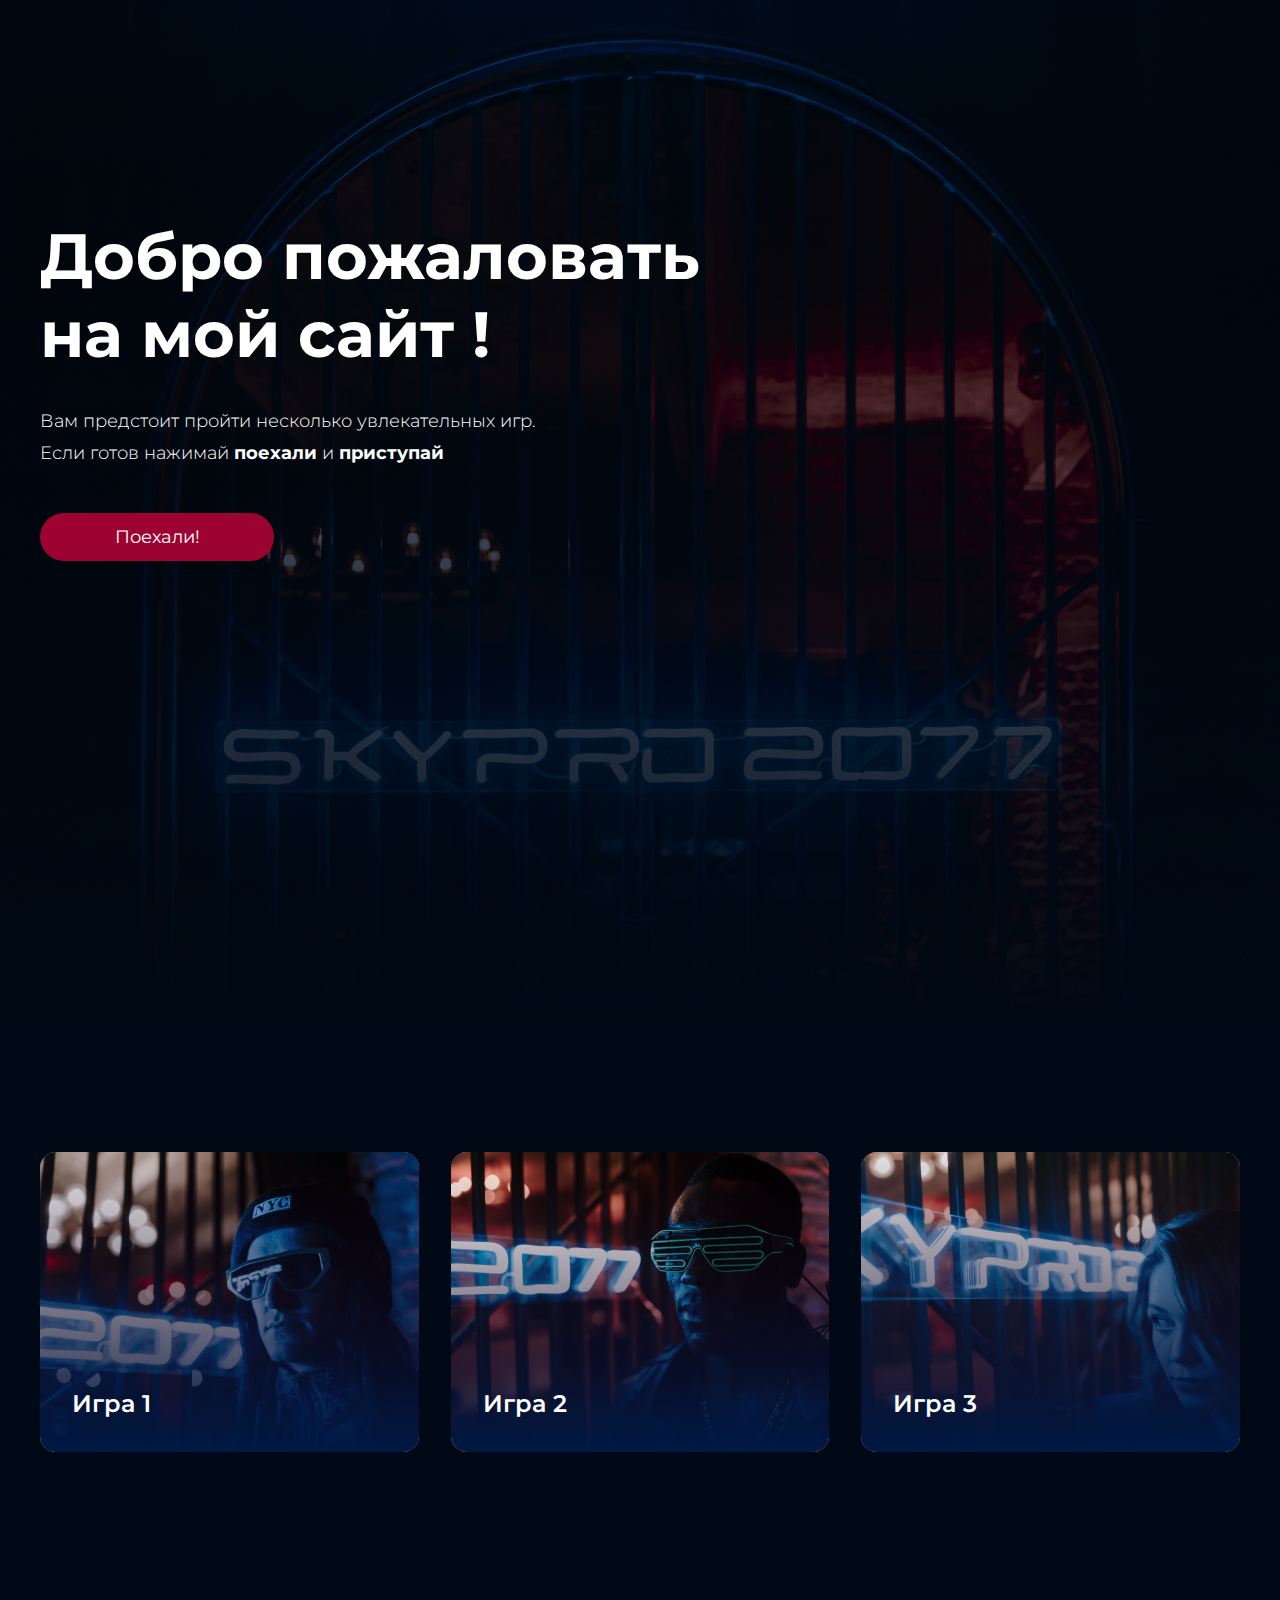
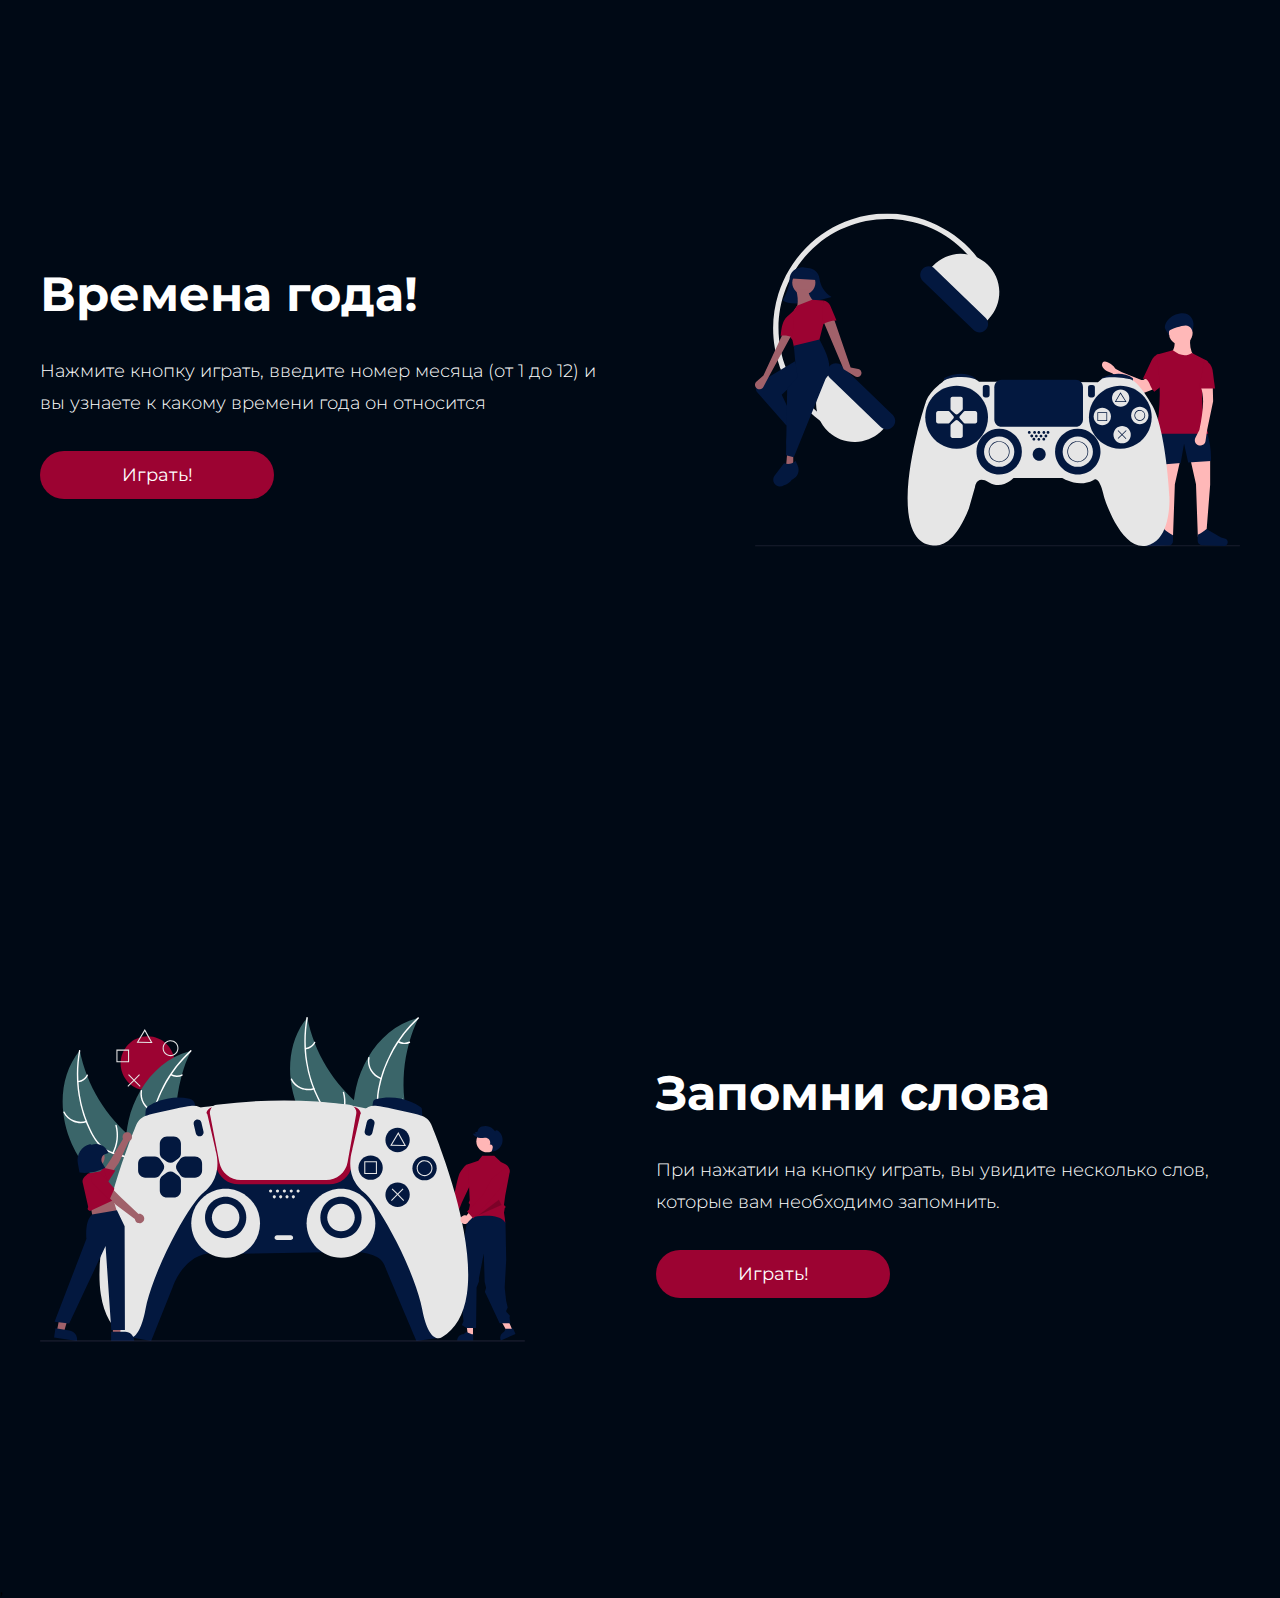
==== commit 2381e41e: "draft" ====
--- a/index.html
+++ b/index.html
@@ -768,6 +768,7 @@
         </header>
       </div>
     </section>
+    ,
     <script>
       function season() {
         let month = Number(prompt("Введите номер месяца"));
--- a/style.css
+++ b/style.css
@@ -69,6 +69,7 @@
 
 .header__button:hover {
     background: #EB443F;
+    cursor: url(img/cursor.svg), auto;
 }
 
 .games {
@@ -90,6 +91,7 @@
 
 .item:hover {
     border: 3px solid #44D2FF;
+    cursor: url(img/cursor.svg), auto;
 }
 
 .item-label {
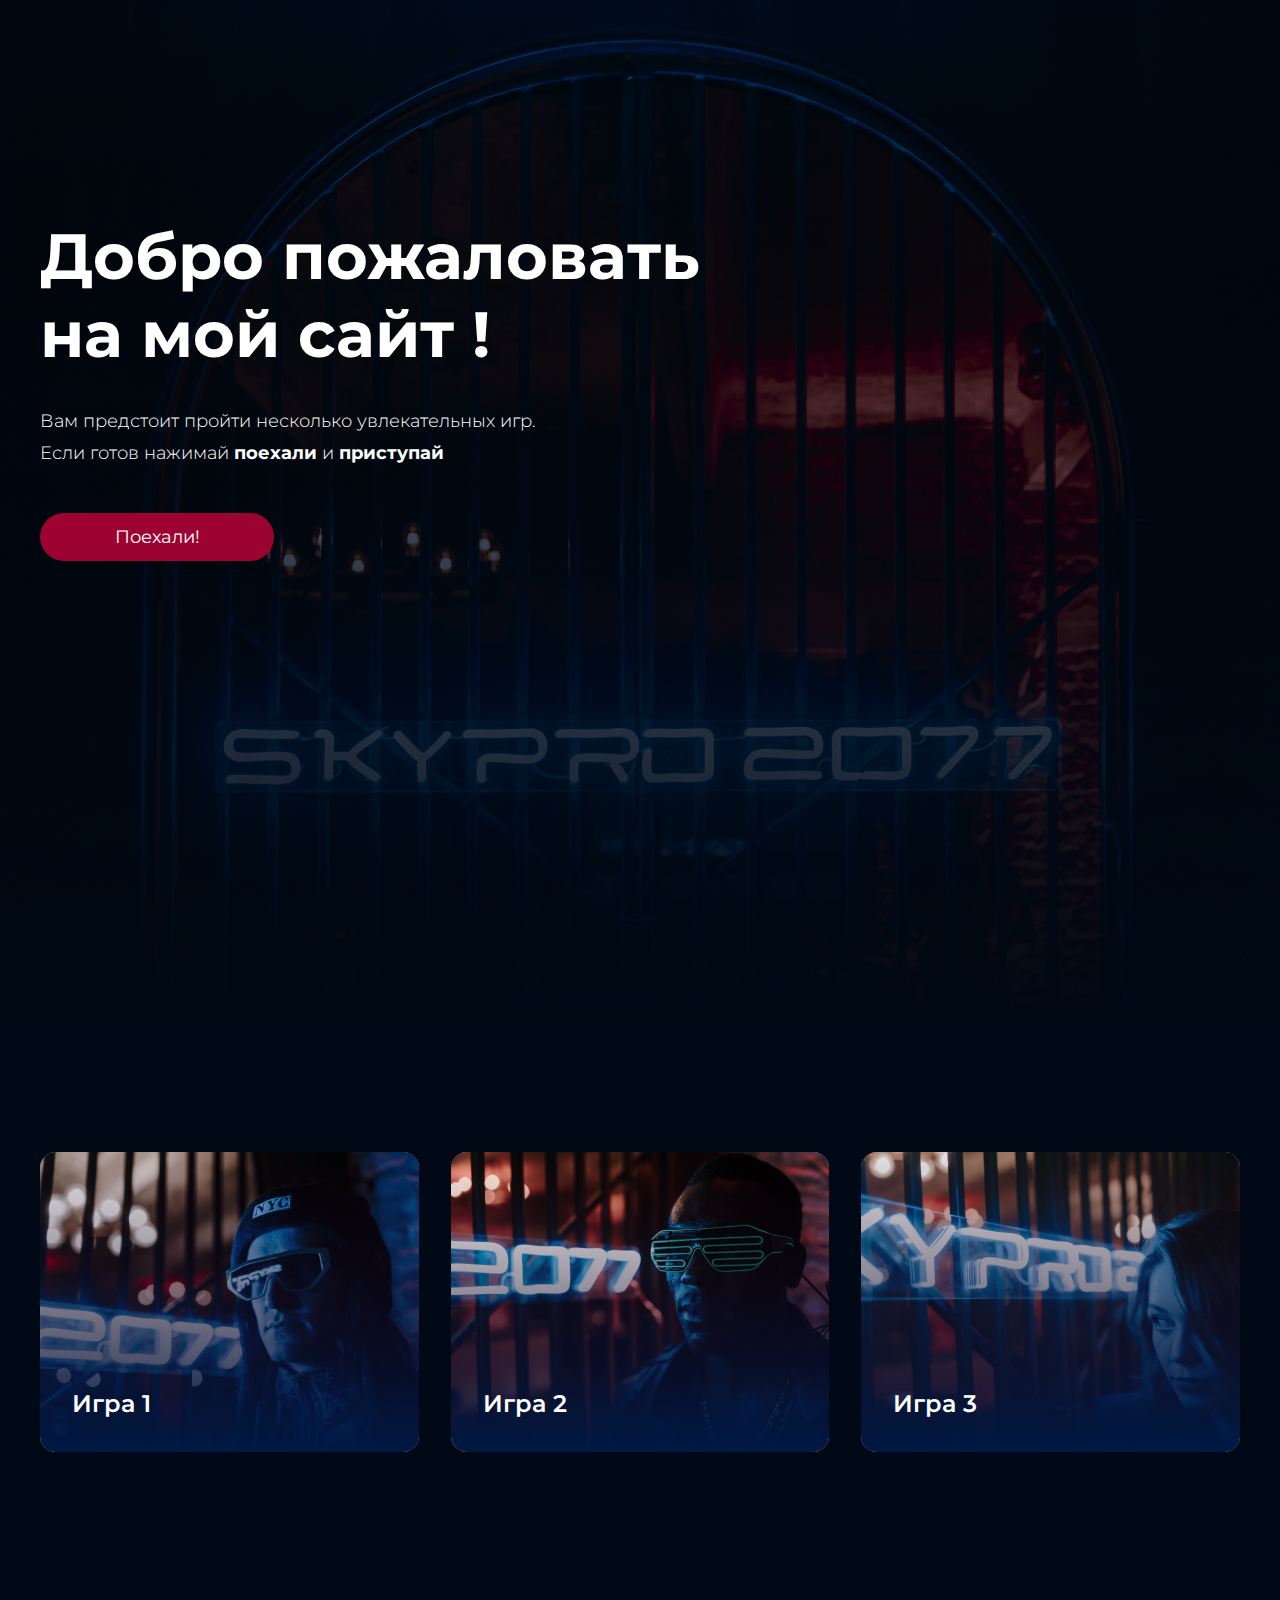
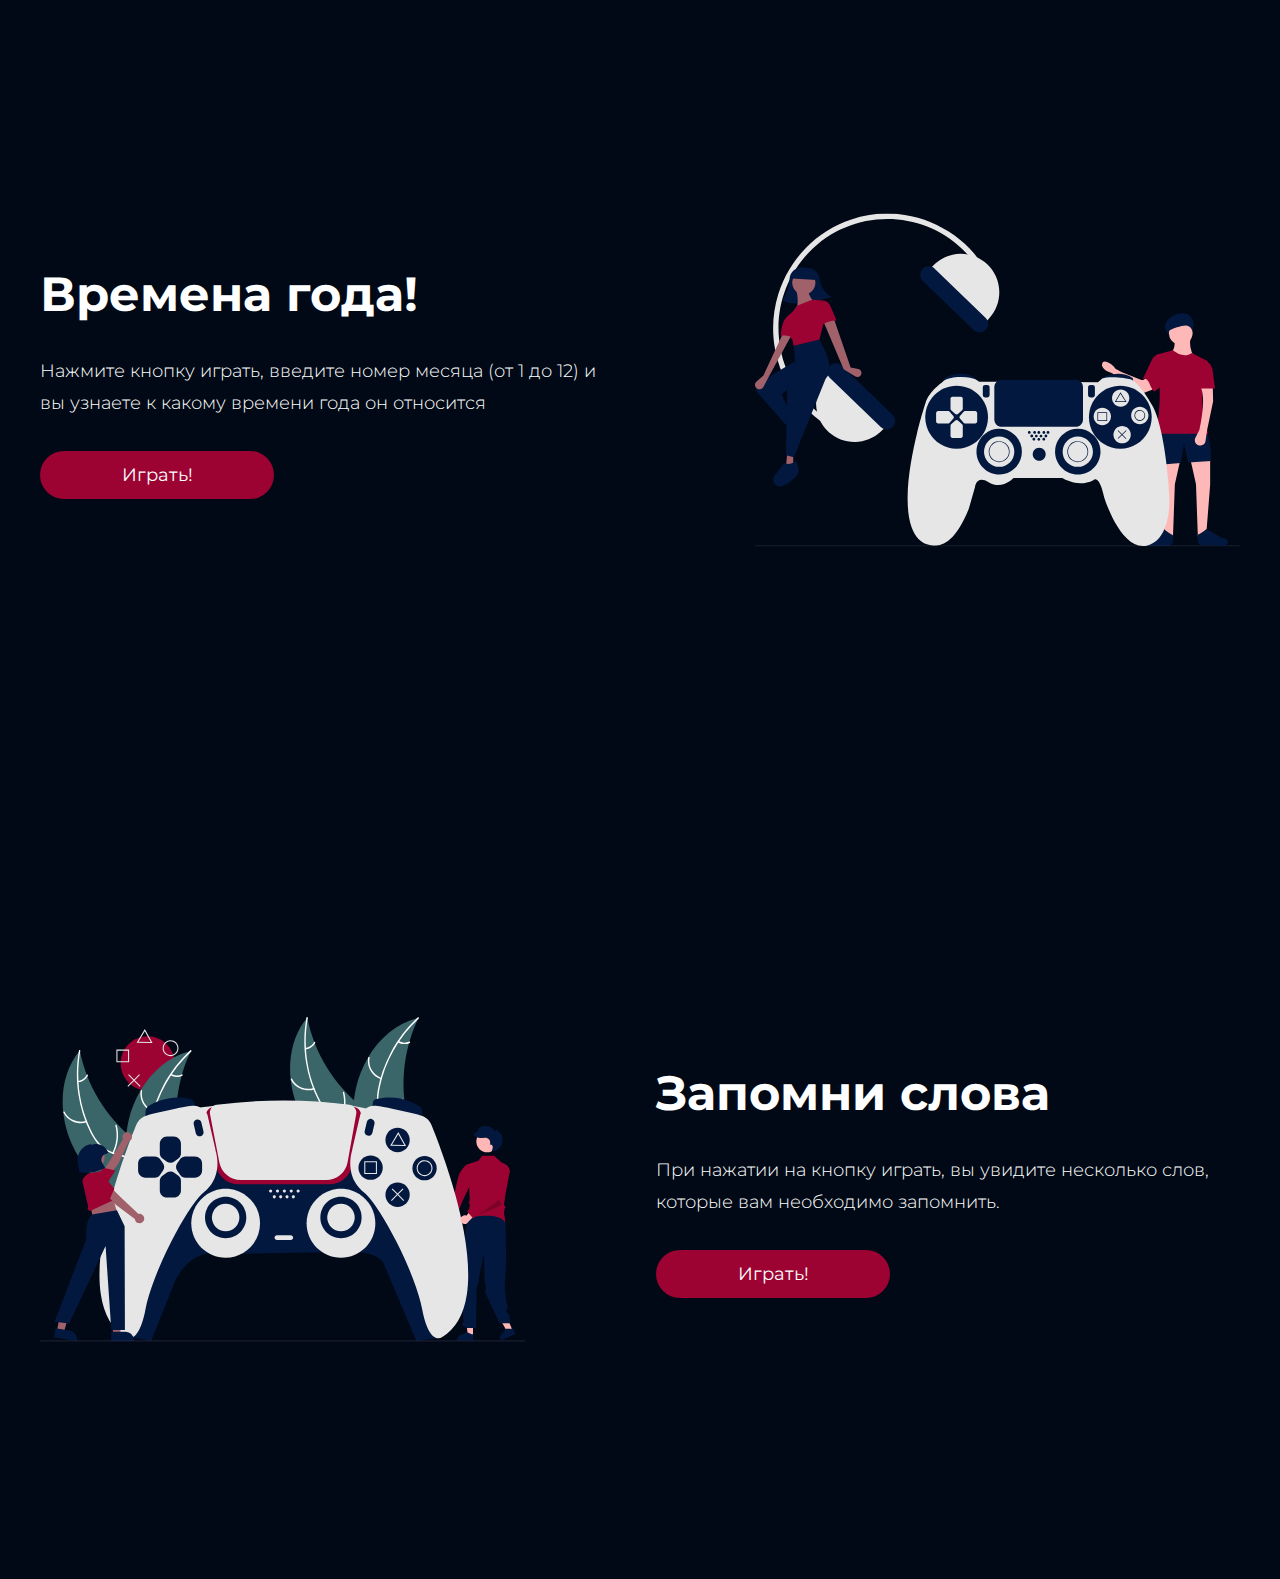
==== commit 6fb1788c: "Merge branch 'master' of https://github.com/AZinkevich/2-nd-course-hw" ====
--- a/index.html
+++ b/index.html
@@ -768,7 +768,6 @@
         </header>
       </div>
     </section>
-    ,
     <script>
       function season() {
         let month = Number(prompt("Введите номер месяца"));
